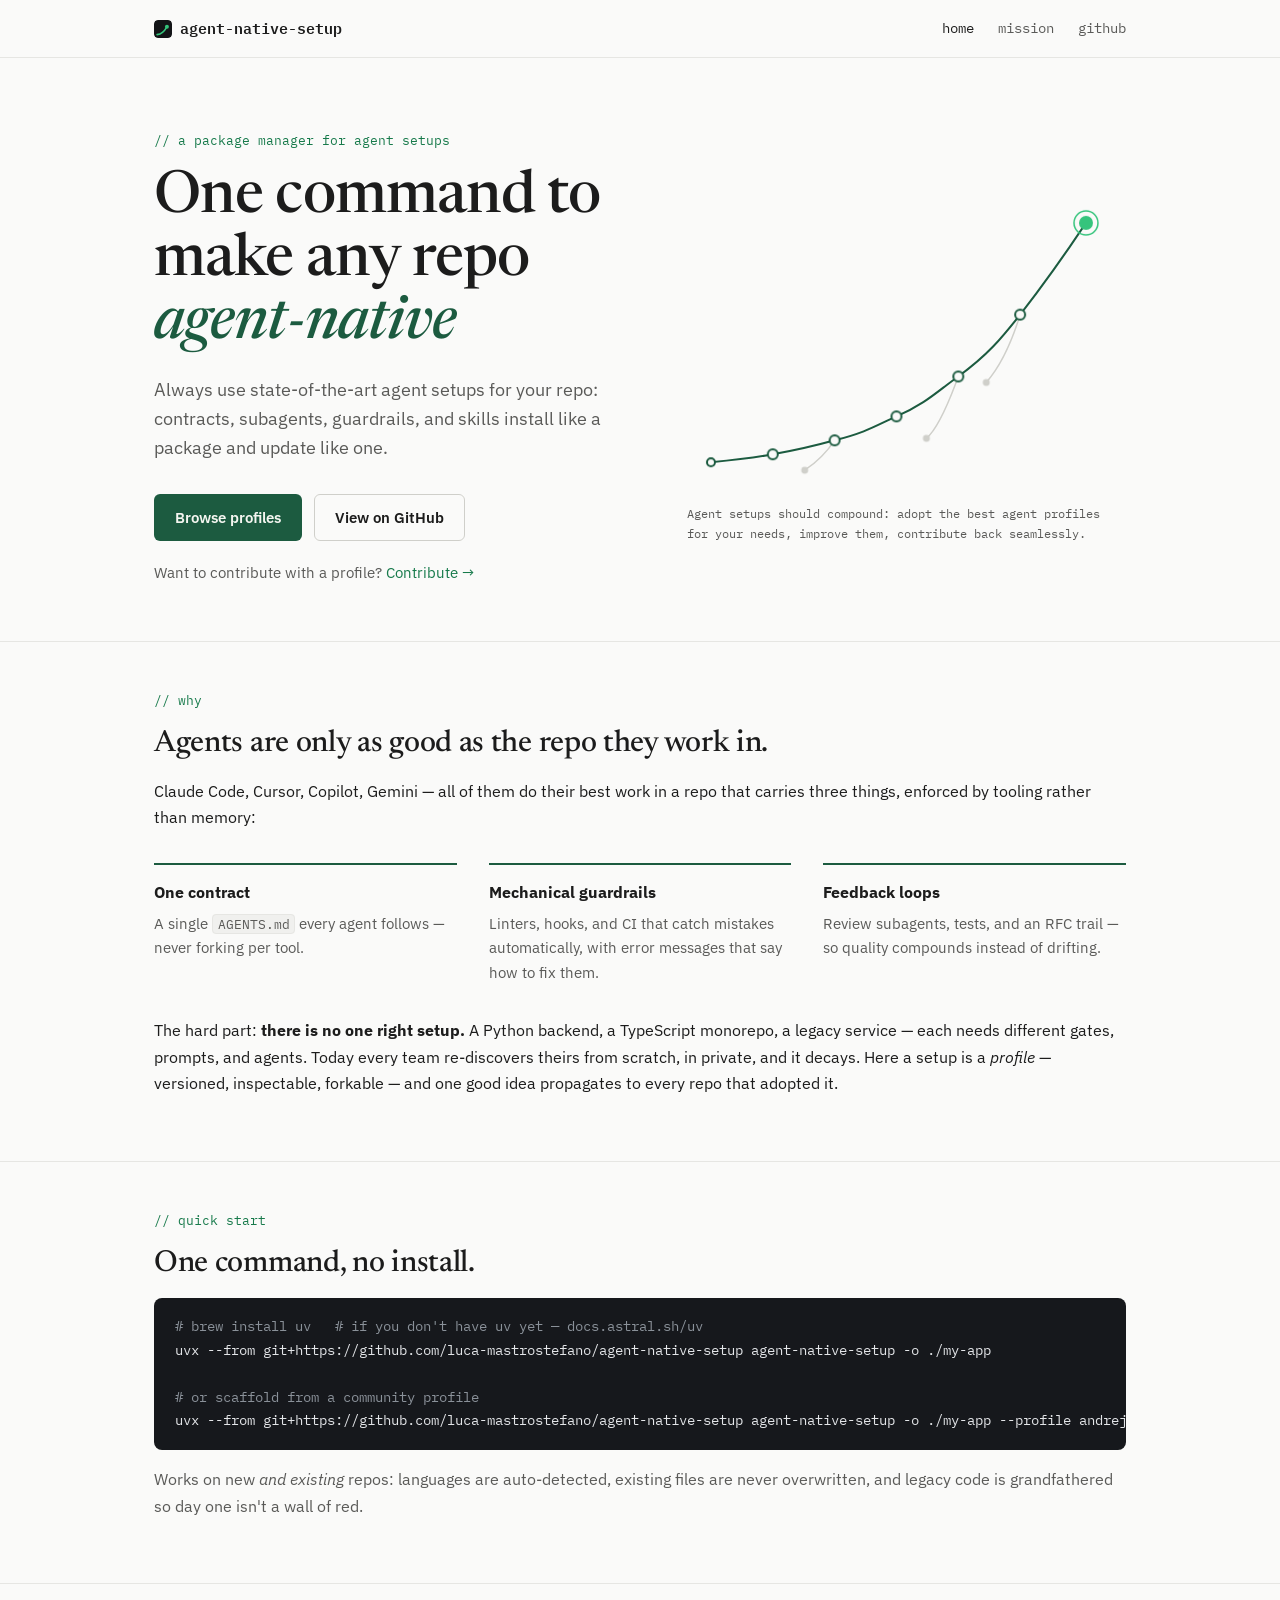
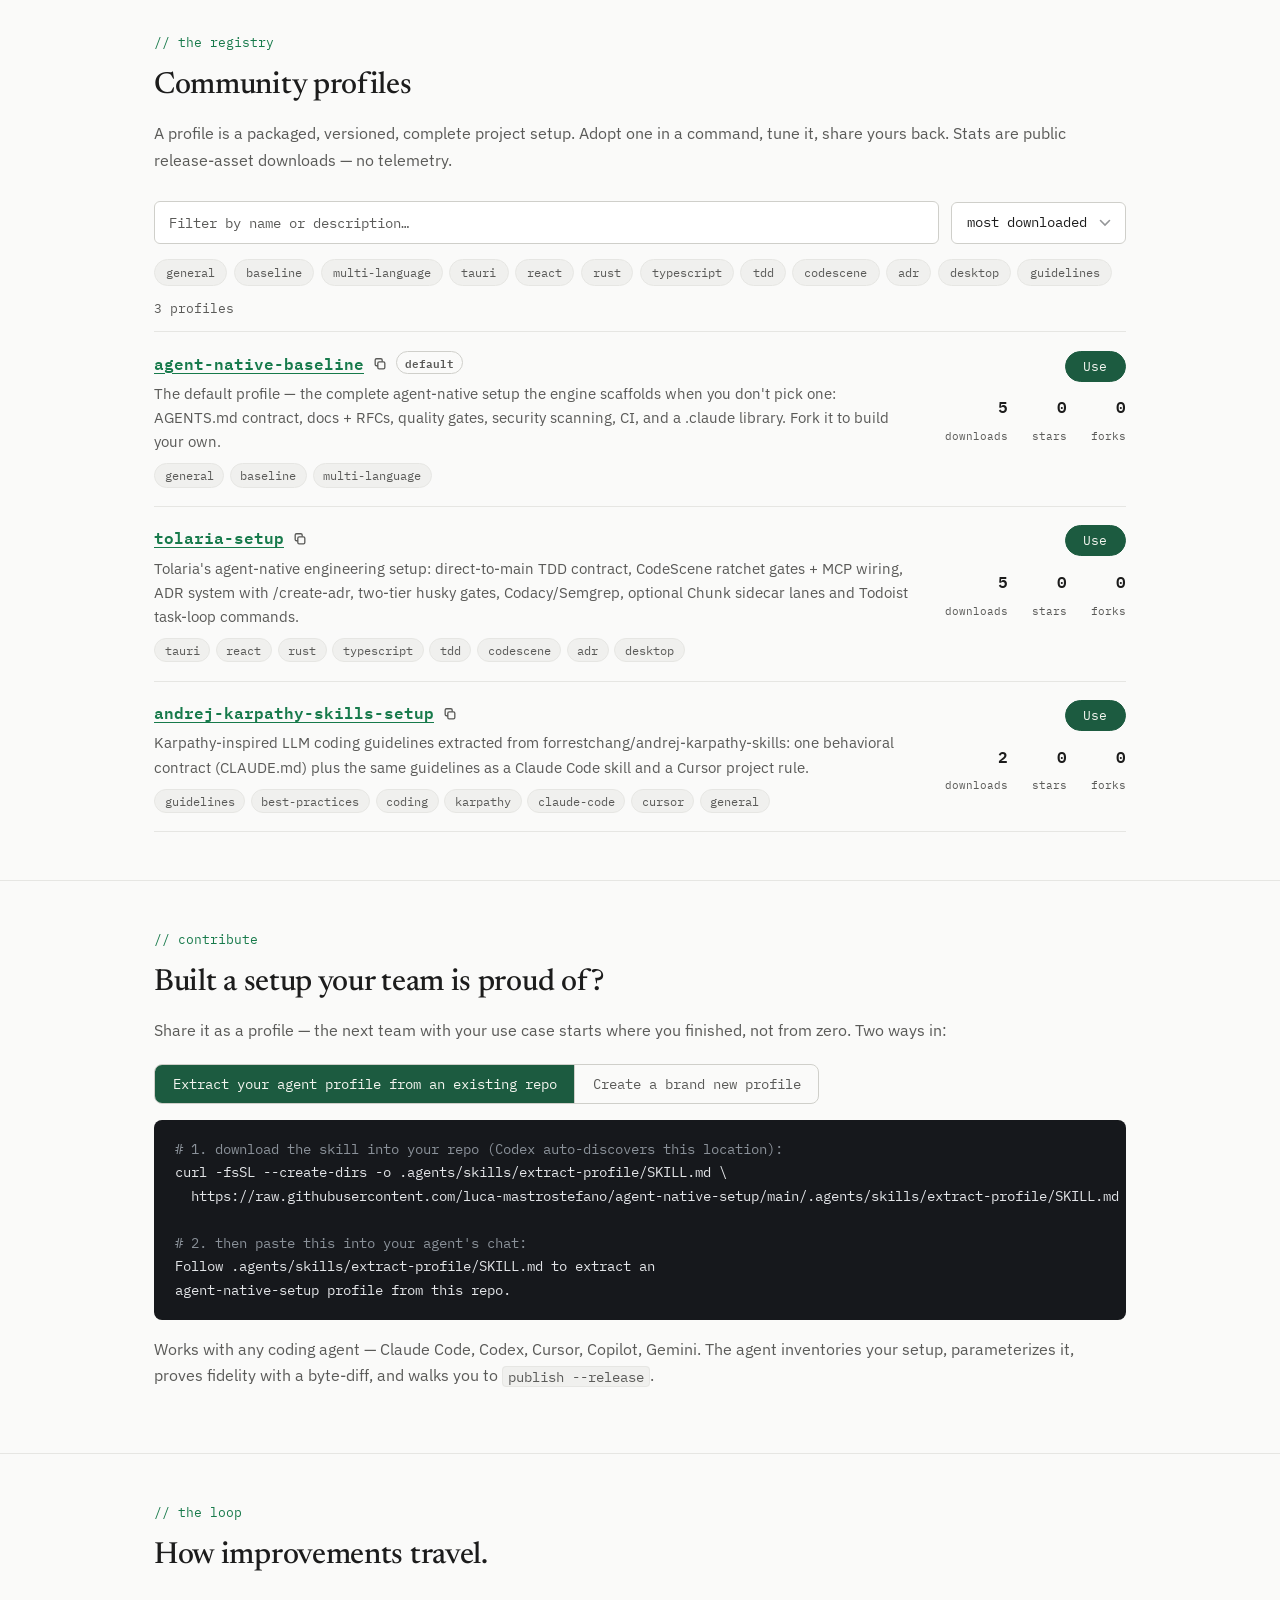
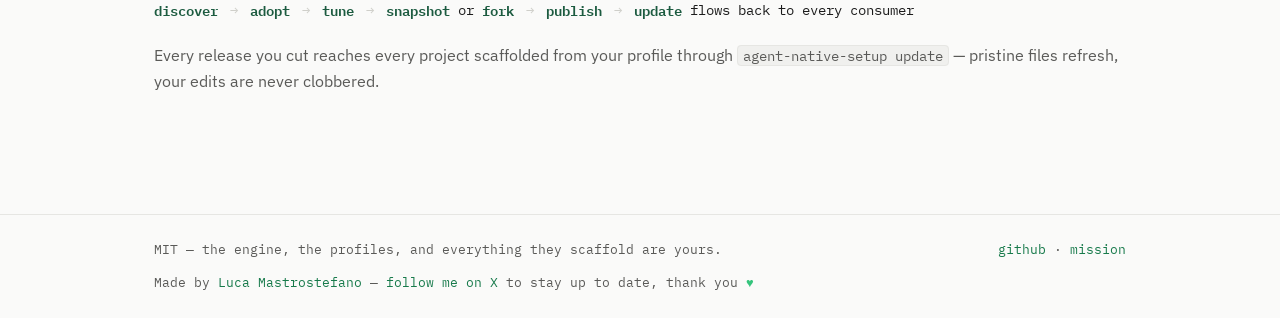
==== site/index.html @ 85b2a2ef "site: add a Use button per profile row that reveals the install command Each profile row gets a "Use" ====
<!doctype html>
<html lang="en">
<head>
  <meta charset="utf-8" />
  <meta name="viewport" content="width=device-width, initial-scale=1" />
  <title>agent-native-setup — agent setups should compound</title>
  <meta name="description" content="A package manager for agent setups. Your contract, prompts, subagents, and guardrails install like a package and update like one — adopt a community profile, tune it, share it back." />
  <meta property="og:type" content="website" />
  <meta property="og:url" content="https://lucamastrostefano.com/agent-native-setup/" />
  <meta property="og:title" content="agent-native-setup — one command to make any repo agent-native" />
  <meta property="og:description" content="A package manager for agent setups: adopt the best community profiles, improve them, contribute back seamlessly." />
  <meta property="og:image" content="https://lucamastrostefano.com/agent-native-setup/og-image.png" />
  <meta property="og:image:width" content="1200" />
  <meta property="og:image:height" content="630" />
  <meta name="twitter:card" content="summary_large_image" />
  <meta name="twitter:title" content="agent-native-setup — one command to make any repo agent-native" />
  <meta name="twitter:description" content="A package manager for agent setups: adopt the best community profiles, improve them, contribute back seamlessly." />
  <meta name="twitter:image" content="https://lucamastrostefano.com/agent-native-setup/og-image.png" />
  <link rel="icon" href="favicon.svg" type="image/svg+xml" />
  <link rel="icon" href="favicon-180.png" type="image/png" sizes="180x180" />
  <link rel="apple-touch-icon" href="favicon-180.png" />
  <link rel="preconnect" href="https://fonts.googleapis.com" />
  <link rel="preconnect" href="https://fonts.gstatic.com" crossorigin />
  <link href="https://fonts.googleapis.com/css2?family=Newsreader:ital,opsz,wght@0,6..72,400..700;1,6..72,400..700&family=IBM+Plex+Sans:wght@400;600&family=IBM+Plex+Mono:wght@400;600&display=swap" rel="stylesheet" />
  <link rel="stylesheet" href="style.css?v=12" />
</head>
<body>

<header>
  <div class="wrap">
    <a class="brand" href="./"><img src="favicon.svg" alt="" width="18" height="18" /> agent-native-setup</a>
    <nav>
      <a href="./" aria-current="page">home</a>
      <a href="mission.html">mission</a>
      <a href="https://github.com/luca-mastrostefano/agent-native-setup">github</a>
    </nav>
  </div>
</header>

<main>

  <div class="hero">
    <div class="wrap">
      <div>
        <p class="eyebrow">// a package manager for agent setups</p>
        <h1>One command to make any repo <em>agent&#8209;native</em></h1>
        <p class="tagline">
          Always use state-of-the-art agent setups for your repo: contracts, subagents,
          guardrails, and skills install like a package and update like one.
        </p>
        <div class="actions">
          <a class="btn btn-primary" href="#profiles">Browse profiles</a>
          <a class="btn btn-ghost" href="https://github.com/luca-mastrostefano/agent-native-setup">View on GitHub</a>
        </div>
        <p class="hero-note">Want to contribute with a profile? <a href="#contribute">Contribute →</a></p>
      </div>
      <figure>
        <svg class="release-graph" viewBox="0 0 440 320" aria-hidden="true">
          <!-- forks merging into the mainline -->
          <path class="fork" d="M118,300 C130,292 140,282 148,270" />
          <path class="fork" d="M240,268 C252,258 264,228 272,206" />
          <path class="fork" d="M300,212 C314,196 326,170 334,144" />
          <!-- the compounding release curve -->
          <path class="curve" d="M24,292 C55,289 70,287 86,284 C115,279 130,275 148,270 C180,262 190,255 210,246 C240,233 252,220 272,206 C302,184 315,168 334,144 C362,108 380,82 400,52" />
          <!-- release nodes -->
          <circle class="node n1" cx="24" cy="292" r="4" />
          <circle class="node n2" cx="86" cy="284" r="5" />
          <circle class="node n3" cx="148" cy="270" r="5" />
          <circle class="node n4" cx="210" cy="246" r="5" />
          <circle class="node n5" cx="272" cy="206" r="5" />
          <circle class="node n6" cx="334" cy="144" r="5" />
          <circle class="node-fork n3" cx="118" cy="300" r="3.5" />
          <circle class="node-fork n5" cx="240" cy="268" r="3.5" />
          <circle class="node-fork n6" cx="300" cy="212" r="3.5" />
          <circle class="tip-ring n7" cx="400" cy="52" r="12" />
          <circle class="node-tip n7" cx="400" cy="52" r="7" />
        </svg>
        <figcaption>Agent setups should compound: adopt the best agent profiles for your needs, improve them, contribute back seamlessly.</figcaption>
      </figure>
    </div>
  </div>

  <section>
    <div class="wrap">
      <p class="eyebrow">// why</p>
      <h2>Agents are only as good as the repo they work in.</h2>
      <p>
        Claude Code, Cursor, Copilot, Gemini — all of them do their best work in a repo
        that carries three things, enforced by tooling rather than memory:
      </p>
      <div class="pillars">
        <div class="pillar">
          <h3>One contract</h3>
          <p>A single <code>AGENTS.md</code> every agent follows — never forking per tool.</p>
        </div>
        <div class="pillar">
          <h3>Mechanical guardrails</h3>
          <p>Linters, hooks, and CI that catch mistakes automatically, with error messages that say how to fix them.</p>
        </div>
        <div class="pillar">
          <h3>Feedback loops</h3>
          <p>Review subagents, tests, and an RFC trail — so quality compounds instead of drifting.</p>
        </div>
      </div>
      <p style="margin-top:2rem">
        The hard part: <strong>there is no one right setup.</strong> A Python backend, a
        TypeScript monorepo, a legacy service — each needs different gates, prompts, and
        agents. Today every team re-discovers theirs from scratch, in private, and it decays.
        Here a setup is a <em>profile</em> — versioned, inspectable, forkable — and one good
        idea propagates to every repo that adopted it.
      </p>
    </div>
  </section>

  <section>
    <div class="wrap">
      <p class="eyebrow">// quick start</p>
      <h2>One command, no install.</h2>
      <pre><code><span class="c"># brew install uv   # if you don't have uv yet — docs.astral.sh/uv</span>
uvx --from git+https://github.com/luca-mastrostefano/agent-native-setup agent-native-setup -o ./my-app

<span class="c"># or scaffold from a community profile</span>
uvx --from git+https://github.com/luca-mastrostefano/agent-native-setup agent-native-setup -o ./my-app --profile andrej-karpathy-skills-setup</code></pre>
      <p class="muted">
        Works on new <em>and existing</em> repos: languages are auto-detected, existing files
        are never overwritten, and legacy code is grandfathered so day one isn't a wall of red.
      </p>
    </div>
  </section>

  <section id="profiles">
    <div class="wrap">
      <p class="eyebrow">// the registry</p>
      <h2>Community profiles</h2>
      <p class="muted">
        A profile is a packaged, versioned, complete project setup. Adopt one in a command,
        tune it, share yours back. Stats are public release-asset downloads — no telemetry.
      </p>

      <div class="toolbar" id="toolbar" hidden>
        <input type="search" id="q" placeholder="Filter by name or description…" aria-label="Filter profiles by name or description" />
        <select id="sort" aria-label="Sort profiles">
          <option value="downloads">most downloaded</option>
          <option value="stars">most starred</option>
          <option value="name">name a–z</option>
        </select>
      </div>
      <div class="tag-rail" id="tag-rail" role="group" aria-label="Filter by tag"></div>
      <p class="count" id="count" aria-live="polite" hidden></p>

      <div class="profile-list" id="profile-list">
        <!-- Static fallback for no-JS readers; replaced from the live index + stats on load. -->
        <article class="row">
          <div>
            <h3><a href="https://github.com/luca-mastrostefano/agent-native-baseline">agent-native-baseline</a><span class="badge">default</span></h3>
            <p>The default profile — the complete agent-native setup the engine scaffolds when you don't pick one: AGENTS.md contract, docs + RFCs, quality gates, security scanning, CI, and a .claude library. Fork it to build your own.</p>
            <div class="tags"><span class="chip">general</span><span class="chip">baseline</span><span class="chip">multi-language</span></div>
          </div>
          <div class="stats">
            <div class="stat"><b>5</b><span>downloads</span></div>
            <div class="stat"><b>0</b><span>stars</span></div>
            <div class="stat"><b>0</b><span>forks</span></div>
          </div>
        </article>
        <article class="row">
          <div>
            <h3><a href="https://github.com/luca-mastrostefano/tolaria-setup">tolaria-setup</a></h3>
            <p>Tolaria's agent-native engineering setup: direct-to-main TDD contract, CodeScene ratchet gates + MCP wiring, ADR system with /create-adr, two-tier husky gates, Codacy/Semgrep, optional Chunk sidecar lanes and Todoist task-loop commands.</p>
            <div class="tags"><span class="chip">tauri</span><span class="chip">react</span><span class="chip">rust</span><span class="chip">typescript</span><span class="chip">tdd</span></div>
          </div>
          <div class="stats">
            <div class="stat"><b>5</b><span>downloads</span></div>
            <div class="stat"><b>0</b><span>stars</span></div>
            <div class="stat"><b>0</b><span>forks</span></div>
          </div>
        </article>
        <article class="row">
          <div>
            <h3><a href="https://github.com/luca-mastrostefano/andrej-karpathy-skills-setup">andrej-karpathy-skills-setup</a></h3>
            <p>Karpathy-inspired LLM coding guidelines extracted from forrestchang/andrej-karpathy-skills: one behavioral contract (CLAUDE.md) plus the same guidelines as a Claude Code skill and a Cursor project rule.</p>
            <div class="tags"><span class="chip">guidelines</span><span class="chip">best-practices</span><span class="chip">karpathy</span></div>
          </div>
          <div class="stats">
            <div class="stat"><b>2</b><span>downloads</span></div>
            <div class="stat"><b>0</b><span>stars</span></div>
            <div class="stat"><b>0</b><span>forks</span></div>
          </div>
        </article>
      </div>
      <button class="show-more" id="show-more" hidden>Show more</button>
    </div>
  </section>

  <section id="contribute">
    <div class="wrap">
      <p class="eyebrow">// contribute</p>
      <h2>Built a setup your team is proud of?</h2>
      <p class="muted">
        Share it as a profile — the next team with your use case starts where you finished,
        not from zero. Two ways in:
      </p>

      <div class="seg" role="tablist" aria-label="How to contribute a profile">
        <button class="seg-btn" role="tab" aria-selected="true" data-panel="extract">Extract your agent profile from an existing repo</button>
        <button class="seg-btn" role="tab" aria-selected="false" data-panel="init">Create a brand new profile</button>
      </div>

      <div class="seg-panel" id="panel-extract" role="tabpanel">
        <pre><code><span class="c"># 1. download the skill into your repo (Codex auto-discovers this location):</span>
curl -fsSL --create-dirs -o .agents/skills/extract-profile/SKILL.md \
  https://raw.githubusercontent.com/luca-mastrostefano/agent-native-setup/main/.agents/skills/extract-profile/SKILL.md

<span class="c"># 2. then paste this into your agent's chat:</span>
Follow .agents/skills/extract-profile/SKILL.md to extract an
agent-native-setup profile from this repo.</code></pre>
        <p class="muted">
          Works with any coding agent — Claude Code, Codex, Cursor, Copilot, Gemini. The agent
          inventories your setup, parameterizes it, proves fidelity with a byte-diff, and walks
          you to <code>publish --release</code>.
        </p>
      </div>

      <div class="seg-panel" id="panel-init" role="tabpanel" hidden>
        <pre><code><span class="c"># scaffold a skeleton, then tell your agent what you want — its AGENTS.md guides it…</span>
agent-native-setup profile init my-team</code></pre>
        <p class="muted">
          Then <code>profile validate ./my-team</code> to check it loads, and
          <code>profile publish ./my-team --release</code> to share it — publish offers to open
          the community-index PR for you.
        </p>
      </div>
    </div>
  </section>

  <section>
    <div class="wrap">
      <p class="eyebrow">// the loop</p>
      <h2>How improvements travel.</h2>
      <ol class="loop">
        <li><b>discover</b></li>
        <li><b>adopt</b></li>
        <li><b>tune</b></li>
        <li><b>snapshot</b>&nbsp;or&nbsp;<b>fork</b></li>
        <li><b>publish</b></li>
        <li><b>update</b>&nbsp;flows back to every consumer</li>
      </ol>
      <p class="muted" style="margin-top:1.25rem">
        Every release you cut reaches every project scaffolded from your profile through
        <code>agent-native-setup update</code> — pristine files refresh, your edits are never
        clobbered.
      </p>
    </div>
  </section>

</main>

<footer>
  <div class="wrap">
    <span>MIT — the engine, the profiles, and everything they scaffold are yours.</span>
    <span><a href="https://github.com/luca-mastrostefano/agent-native-setup">github</a> · <a href="mission.html">mission</a></span>
  </div>
  <div class="wrap credit">
    Made by <a href="https://lucamastrostefano.com/">Luca Mastrostefano</a> —
    <a href="https://x.com/LucaMastro90">follow me on X</a> to stay up to date, thank you <span class="heart">♥</span>
  </div>
</footer>

<script>
// Registry directory: renders from the live community index (main) + stats branch on load.
// The static rows above stay as-is for no-JS readers or if both fetches fail.
(function () {
  const REPO_RAW = "https://raw.githubusercontent.com/luca-mastrostefano/agent-native-setup";
  const DEFAULT_PROFILE = "agent-native-baseline"; // what the engine scaffolds with no --profile
  const PAGE = 60; // rows rendered per "Show more" — keeps the DOM sane at thousands of profiles

  // Snapshot of contributions/index.json + the stats branch, so the toolbar works even
  // fully offline. (The static no-JS rows above show a trimmed view of the same data;
  // both are superseded by the live fetch below on every normal page load.)
  const FALLBACK = {
    index: { profiles: [
      { name: "agent-native-baseline", url: "git+https://github.com/luca-mastrostefano/agent-native-baseline.git@v0.2.0",
        description: "The default profile — the complete agent-native setup the engine scaffolds when you don't pick one: AGENTS.md contract, docs + RFCs, quality gates, security scanning, CI, and a .claude library. Fork it to build your own.",
        tags: ["general", "baseline", "multi-language"] },
      { name: "tolaria-setup", url: "git+https://github.com/luca-mastrostefano/tolaria-setup.git@v0.1.1",
        description: "Tolaria's agent-native engineering setup: direct-to-main TDD contract, CodeScene ratchet gates + MCP wiring, ADR system with /create-adr, two-tier husky gates, Codacy/Semgrep, optional Chunk sidecar lanes and Todoist task-loop commands.",
        tags: ["tauri", "react", "rust", "typescript", "tdd", "codescene", "adr", "desktop"] },
      { name: "andrej-karpathy-skills-setup", url: "git+https://github.com/luca-mastrostefano/andrej-karpathy-skills-setup.git@v0.1.0",
        description: "Karpathy-inspired LLM coding guidelines extracted from forrestchang/andrej-karpathy-skills: one behavioral contract (CLAUDE.md) plus the same guidelines as a Claude Code skill and a Cursor project rule.",
        tags: ["guidelines", "best-practices", "coding", "karpathy", "claude-code", "cursor", "general"] },
    ]},
    stats: { profiles: {
      "agent-native-baseline": { stars: 0, forks: 0, downloads: 5 },
      "tolaria-setup": { stars: 0, forks: 0, downloads: 5 },
      "andrej-karpathy-skills-setup": { stars: 0, forks: 0, downloads: 2 },
    }},
  };

  const $q = document.getElementById("q");
  const $sort = document.getElementById("sort");
  const $rail = document.getElementById("tag-rail");
  const $count = document.getElementById("count");
  const $list = document.getElementById("profile-list");
  const $more = document.getElementById("show-more");

  let all = [];
  let topTags = [];
  const state = { q: "", tags: new Set(), sort: "downloads", shown: PAGE };

  function esc(s) {
    const d = document.createElement("span");
    d.textContent = s == null ? "" : String(s);
    return d.innerHTML.replaceAll('"', "&quot;"); // also attribute-safe (used in href)
  }

  function repoLink(url) {
    // "git+https://github.com/owner/repo.git@v1.2.3" -> "https://github.com/owner/repo";
    // anything non-https (index entries are PR-reviewed, but belt-and-braces) links nowhere
    const repo = url.replace(/^git\+/, "").replace(/\.git(@.*)?$/, "");
    return /^https:\/\//.test(repo) ? repo : "#";
  }

  function fmt(n) {
    return n >= 1000 ? (Math.round(n / 100) / 10) + "k" : String(n);
  }

  function build(index, stats) {
    all = index.profiles.map(p => {
      const s = (stats.profiles || {})[p.name] || {};
      const tags = p.tags || [];
      return {
        name: p.name, description: p.description || "", tags,
        hay: (p.name + " " + (p.description || "") + " " + tags.join(" ")).toLowerCase(),
        repo: repoLink(p.url), isDefault: p.name === DEFAULT_PROFILE,
        stars: s.stars || 0, forks: s.forks || 0, downloads: s.downloads || 0,
      };
    });
    const freq = new Map();
    for (const p of all) for (const t of p.tags) freq.set(t, (freq.get(t) || 0) + 1);
    topTags = [...freq.entries()].sort((a, b) => b[1] - a[1]).slice(0, 12).map(e => e[0]);
    for (const t of state.tags) if (!freq.has(t)) state.tags.delete(t);
  }

  function matches() {
    // every query word must appear somewhere in name + description + tags
    const words = state.q.trim().toLowerCase().split(/\s+/).filter(Boolean);
    return all.filter(p =>
      words.every(w => p.hay.includes(w)) &&
      [...state.tags].every(t => p.tags.includes(t))
    ).sort((a, b) => {
      // honest directory order — no pin for the default profile (its badge marks it)
      if (state.sort === "name") return a.name.localeCompare(b.name);
      return (b[state.sort] - a[state.sort]) || a.name.localeCompare(b.name);
    });
  }

  const IC_COPY = '<svg viewBox="0 0 16 16" width="14" height="14" fill="none" stroke="currentColor" stroke-width="1.5" aria-hidden="true"><rect x="5.5" y="5.5" width="8" height="8" rx="1.5"/><path d="M10.5 5.5v-2a1.5 1.5 0 0 0-1.5-1.5H4A1.5 1.5 0 0 0 2.5 3.5v5A1.5 1.5 0 0 0 4 10h1.5"/></svg>';
  const IC_CHECK = '<svg viewBox="0 0 16 16" width="14" height="14" fill="none" stroke="currentColor" stroke-width="2" aria-hidden="true"><path d="M3 8.5l3.5 3.5L13 4.5"/></svg>';

  function installCmd(name) {
    return `uvx --from git+https://github.com/luca-mastrostefano/agent-native-setup agent-native-setup -o ./my-app --profile ${name}`;
  }

  // "Use" button + the panel it toggles: the install command, a copy button, and a hint
  function useHtml(name) {
    const cmd = esc(installCmd(name));
    return `<div class="use">
      <button class="use-btn" aria-expanded="false" aria-label="Show install command for ${esc(name)}">Use</button>
      <div class="use-panel" hidden>
        <div class="use-cmd">
          <code>${cmd}</code>
          <button class="copy-cmd" data-cmd="${cmd}"><span class="ic-copy">${IC_COPY}</span><span class="ic-check">${IC_CHECK}</span>Copy install command</button>
        </div>
        <p class="use-hint">Copy and paste this into your terminal.</p>
      </div>
    </div>`;
  }

  function rowHtml(p) {
    const badge = p.isDefault ? '<span class="badge">default</span>' : "";
    const tags = p.tags.map(t =>
      `<button class="chip" data-tag="${esc(t)}" aria-pressed="${state.tags.has(t)}">${esc(t)}</button>`).join("");
    const copy = `<button class="copy" data-cmd="${esc(installCmd(p.name))}" title="Copy install command" aria-label="Copy install command for ${esc(p.name)}"><span class="ic-copy">${IC_COPY}</span><span class="ic-check">${IC_CHECK}</span></button>`;
    return `<article class="row">
      <div>
        <h3><a href="${esc(p.repo)}">${esc(p.name)}</a>${copy}${badge}</h3>
        <p>${esc(p.description)}</p>
        <div class="tags">${tags}</div>
      </div>
      <div class="use-col">
        ${useHtml(p.name)}
        <div class="stats">
          <div class="stat"><b>${fmt(p.downloads)}</b><span>downloads</span></div>
          <div class="stat"><b>${fmt(p.stars)}</b><span>stars</span></div>
          <div class="stat"><b>${fmt(p.forks)}</b><span>forks</span></div>
        </div>
      </div>
    </article>`;
  }

  function render() {
    const hits = matches();
    const railTags = topTags.concat([...state.tags].filter(t => !topTags.includes(t)));
    $rail.innerHTML = railTags.map(t =>
      `<button class="chip" data-tag="${esc(t)}" aria-pressed="${state.tags.has(t)}">${esc(t)}</button>`).join("");
    $count.hidden = false;
    $count.textContent = hits.length === all.length
      ? `${all.length} profile${all.length === 1 ? "" : "s"}`
      : `${hits.length} of ${all.length} profiles match`;
    if (hits.length === 0) {
      $list.innerHTML = `<div class="empty">No profiles match. <button id="clear">Clear filters</button></div>`;
    } else {
      $list.innerHTML = hits.slice(0, state.shown).map(rowHtml).join("");
    }
    $more.hidden = hits.length <= state.shown;
    if (!$more.hidden) $more.textContent = `Show more (${hits.length - state.shown} remaining)`;
  }

  let debounce;
  $q.addEventListener("input", () => {
    clearTimeout(debounce);
    debounce = setTimeout(() => { state.q = $q.value; state.shown = PAGE; render(); }, 120);
  });
  $sort.addEventListener("change", () => { state.sort = $sort.value; state.shown = PAGE; render(); });
  $more.addEventListener("click", () => { state.shown += PAGE; render(); });
  function closeUsePanels(except) {
    for (const btn of document.querySelectorAll(".use-btn[aria-expanded='true']")) {
      if (btn === except) continue;
      btn.setAttribute("aria-expanded", "false");
      btn.nextElementSibling.hidden = true;
    }
  }

  document.addEventListener("keydown", e => { if (e.key === "Escape") closeUsePanels(); });

  document.addEventListener("click", e => {
    // a click anywhere outside an open "Use" panel dismisses it
    if (!e.target.closest(".use")) closeUsePanels();

    const use = e.target.closest("button.use-btn");
    if (use) {
      const open = use.getAttribute("aria-expanded") === "true";
      closeUsePanels(use);
      use.setAttribute("aria-expanded", String(!open));
      use.nextElementSibling.hidden = open;
      return;
    }

    const copy = e.target.closest("button.copy, button.copy-cmd");
    if (copy) {
      navigator.clipboard.writeText(copy.dataset.cmd).then(() => {
        copy.classList.add("copied");
        clearTimeout(copy._t);
        copy._t = setTimeout(() => copy.classList.remove("copied"), 1600);
      }).catch(() => {}); // clipboard denied: the quick-start block still has the command
      return;
    }
    const seg = e.target.closest("button.seg-btn");
    if (seg) {
      document.querySelectorAll(".seg-btn").forEach(b => b.setAttribute("aria-selected", String(b === seg)));
      document.querySelectorAll(".seg-panel").forEach(p => { p.hidden = p.id !== "panel-" + seg.dataset.panel; });
      return;
    }
    const chip = e.target.closest("button.chip");
    if (chip) {
      const t = chip.dataset.tag;
      state.tags.has(t) ? state.tags.delete(t) : state.tags.add(t);
      state.shown = PAGE;
      render();
      // render() rebuilt the DOM: put keyboard focus back on the toggled rail chip
      const back = $rail.querySelector(`[data-tag="${CSS.escape(t)}"]`);
      if (back) back.focus();
    }
    if (e.target.id === "clear") {
      state.q = ""; $q.value = ""; state.tags.clear(); state.shown = PAGE;
      render();
    }
  });

  build(FALLBACK.index, FALLBACK.stats);
  document.getElementById("toolbar").hidden = false;
  render();

  Promise.all([
    fetch(REPO_RAW + "/main/contributions/index.json").then(r => r.json()),
    fetch(REPO_RAW + "/stats/contributions/stats.json").then(r => r.json()),
  ]).then(([index, stats]) => {
    build(index, stats);
    render();
  }).catch(() => { /* offline or rate-limited: fallback data is already rendered */ });
})();
</script>

</body>
</html>
---- site/style.css ----
/* agent-native-setup — "growth ledger" design system.
   Tokens: paper/ink greens, pine primary, spring growth accent.
   Type: Newsreader (display) · IBM Plex Sans (body) · IBM Plex Mono (registry material). */

/* Neutral surfaces and text; green appears only as the accent
   (buttons, links, selected states, the release graph). */
:root {
  --paper: #fafaf9;
  --card: #ffffff;
  --ink: #1c1c1c;
  --ink-soft: #5a5a58;
  --pine: #1c5b40;
  --accent: #177a4b;      /* interactive text on paper */
  --spring: #35c47c;      /* growth accent — fills, never body text */
  --rule: #e6e6e3;
  --rule-strong: #cfcfca;
  --chip-bg: #f0f0ee;
  --code-bg: #16181c;
  --code-text: #e3e5e8;
  --code-comment: #8a9199;
}

@media (prefers-color-scheme: dark) {
  :root {
    --paper: #111213;
    --card: #18191b;
    --ink: #ececec;
    --ink-soft: #a3a4a6;
    --pine: #1e6b4b;
    --accent: #6fd39e;
    --spring: #35c47c;
    --rule: #292a2c;
    --rule-strong: #3b3c3f;
    --chip-bg: #202124;
    --code-bg: #0c0d0f;
    --code-text: #e3e5e8;
    --code-comment: #7d848c;
  }
}

* { box-sizing: border-box; }

/* in-page anchors (Browse profiles, Contribute) glide instead of jumping */
@media (prefers-reduced-motion: no-preference) {
  html { scroll-behavior: smooth; }
}
/* anchor targets clear the sticky header */
#profiles, #contribute { scroll-margin-top: 4.5rem; }

/* keep the hidden attribute authoritative over display:flex/block rules */
[hidden] { display: none !important; }

body {
  margin: 0;
  font-family: "IBM Plex Sans", -apple-system, BlinkMacSystemFont, "Segoe UI", sans-serif;
  font-size: 1rem;
  line-height: 1.65;
  background: var(--paper);
  color: var(--ink);
}

a { color: var(--accent); text-decoration: none; }
a:hover { text-decoration: underline; text-underline-offset: 3px; }

:is(a, button, input, select):focus-visible {
  outline: 2px solid var(--accent);
  outline-offset: 2px;
  border-radius: 2px;
}

.wrap { max-width: 1020px; margin: 0 auto; padding: 0 1.5rem; }

.mono { font-family: "IBM Plex Mono", ui-monospace, SFMono-Regular, Menlo, monospace; }

/* ---------- header ---------- */

header {
  position: sticky;
  top: 0;
  z-index: 10;
  border-bottom: 1px solid var(--rule);
  background: color-mix(in srgb, var(--paper) 88%, transparent);
  backdrop-filter: blur(8px);
  -webkit-backdrop-filter: blur(8px);
}
header .wrap {
  display: flex;
  align-items: center;
  justify-content: space-between;
  padding-top: 1rem;
  padding-bottom: 1rem;
}
.brand {
  display: inline-flex;
  align-items: center;
  gap: 0.5rem;
  font-family: "IBM Plex Mono", ui-monospace, monospace;
  font-weight: 600;
  font-size: 0.95rem;
  color: var(--ink);
}
.brand img { border-radius: 4px; }
.brand:hover { text-decoration: none; }
nav {
  display: flex;
  gap: 1.5rem;
  font-family: "IBM Plex Mono", ui-monospace, monospace;
  font-size: 0.85rem;
}
nav a { color: var(--ink-soft); }
nav a[aria-current="page"] { color: var(--ink); }

/* ---------- hero ---------- */

.hero { padding: 4.5rem 0 3.5rem; }
.hero .wrap {
  display: grid;
  grid-template-columns: 1.05fr 0.95fr;
  gap: 3rem;
  align-items: center;
}
@media (max-width: 820px) {
  .hero .wrap { grid-template-columns: 1fr; }
  .hero figure { max-width: 420px; }
}

.eyebrow {
  font-family: "IBM Plex Mono", ui-monospace, monospace;
  font-size: 0.8rem;
  color: var(--accent);
  margin: 0 0 1rem;
}

h1 {
  font-family: "Newsreader", Georgia, serif;
  font-weight: 500;
  font-size: clamp(2.5rem, 5.5vw, 3.7rem);
  line-height: 1.06;
  letter-spacing: -0.015em;
  margin: 0 0 1.25rem;
}
h1 em {
  font-style: italic;
  color: var(--pine);
}
@media (prefers-color-scheme: dark) { h1 em { color: var(--accent); } }

.tagline { font-size: 1.1rem; color: var(--ink-soft); max-width: 34em; margin: 0 0 2rem; }

.actions { display: flex; gap: 0.75rem; flex-wrap: wrap; }
.btn {
  display: inline-block;
  padding: 0.6rem 1.25rem;
  border-radius: 6px;
  font-weight: 600;
  font-size: 0.95rem;
  border: 1px solid transparent;
}
.btn:hover { text-decoration: none; }
.btn-primary { background: var(--pine); color: #f4f6f0; }
.btn-primary:hover { filter: brightness(1.12); }
.btn-ghost { border-color: var(--rule-strong); color: var(--ink); }
.btn-ghost:hover { background: var(--chip-bg); }

.hero-note { margin: 1.25rem 0 0; font-size: 0.92rem; color: var(--ink-soft); }

.hero figure { margin: 0; }
.hero figcaption {
  font-family: "IBM Plex Mono", ui-monospace, monospace;
  font-size: 0.78rem;
  color: var(--ink-soft);
  margin-top: 0.75rem;
}
.release-graph { width: 100%; height: auto; display: block; }
.release-graph .curve {
  fill: none;
  stroke: var(--pine);
  stroke-width: 2;
}
.release-graph .fork { fill: none; stroke: var(--rule-strong); stroke-width: 1.5; }
.release-graph .node { fill: var(--paper); stroke: var(--pine); stroke-width: 2; }
.release-graph .node-fork { fill: var(--rule-strong); stroke: none; }
.release-graph .node-tip { fill: var(--spring); stroke: none; }
.release-graph .tip-ring { fill: none; stroke: var(--spring); stroke-width: 1.5; opacity: 0.5; }

@media (prefers-reduced-motion: no-preference) {
  .release-graph .curve {
    stroke-dasharray: 700;
    stroke-dashoffset: 700;
    animation: draw 1.4s ease-out 0.2s forwards;
  }
  .release-graph .node, .release-graph .node-fork, .release-graph .node-tip, .release-graph .tip-ring {
    opacity: 0;
    animation: appear 0.4s ease-out forwards;
  }
  /* nodes appear as the curve reaches them */
  .release-graph .n1 { animation-delay: 0.3s; }
  .release-graph .n2 { animation-delay: 0.5s; }
  .release-graph .n3 { animation-delay: 0.7s; }
  .release-graph .n4 { animation-delay: 0.9s; }
  .release-graph .n5 { animation-delay: 1.1s; }
  .release-graph .n6 { animation-delay: 1.3s; }
  .release-graph .n7 { animation-delay: 1.5s; }
}
@keyframes draw { to { stroke-dashoffset: 0; } }
@keyframes appear { to { opacity: 1; } }

/* ---------- sections ---------- */

section { padding: 3rem 0; border-top: 1px solid var(--rule); }

h2 {
  font-family: "Newsreader", Georgia, serif;
  font-weight: 500;
  font-size: 1.9rem;
  letter-spacing: -0.01em;
  line-height: 1.15;
  margin: 0.35rem 0 1rem;
}
p { margin: 0 0 1rem; }
.muted { color: var(--ink-soft); }

/* pillars as a ruled definition list, not cards */
.pillars { display: grid; grid-template-columns: repeat(3, 1fr); gap: 2rem; margin: 2rem 0 0; }
@media (max-width: 700px) { .pillars { grid-template-columns: 1fr; gap: 1.25rem; } }
.pillar { border-top: 2px solid var(--pine); padding-top: 0.9rem; }
.pillar h3 { margin: 0 0 0.35rem; font-size: 1.02rem; }
.pillar p { margin: 0; font-size: 0.93rem; color: var(--ink-soft); }

/* code blocks */
pre {
  background: var(--code-bg);
  color: var(--code-text);
  padding: 1.1rem 1.3rem;
  border-radius: 8px;
  overflow-x: auto;
  font-size: 0.88rem;
  line-height: 1.6;
  margin: 0 0 1rem;
}
pre .c { color: var(--code-comment); }
code { font-family: "IBM Plex Mono", ui-monospace, SFMono-Regular, Menlo, monospace; }
p code, li code {
  background: var(--chip-bg);
  border: 1px solid var(--rule);
  border-radius: 4px;
  padding: 0.05em 0.35em;
  font-size: 0.88em;
}

/* the loop — a real sequence, so a numbered flow is earned */
.loop {
  display: flex;
  flex-wrap: wrap;
  gap: 0.5rem 0;
  align-items: center;
  font-family: "IBM Plex Mono", ui-monospace, monospace;
  font-size: 0.9rem;
  margin: 1.5rem 0 0;
  padding: 0;
  list-style: none;
}
.loop li { display: flex; align-items: center; }
.loop li + li::before {
  content: "→";
  color: var(--rule-strong);
  margin: 0 0.75rem;
}
.loop b { font-weight: 600; color: var(--pine); }
@media (prefers-color-scheme: dark) { .loop b { color: var(--accent); } }

/* ---------- registry directory ---------- */

.toolbar {
  display: flex;
  gap: 0.75rem;
  flex-wrap: wrap;
  align-items: center;
  margin: 1.75rem 0 0.9rem;
}
.toolbar input[type="search"] {
  flex: 1 1 260px;
  font: inherit;
  font-family: "IBM Plex Mono", ui-monospace, monospace;
  font-size: 0.9rem;
  color: var(--ink);
  background: var(--card);
  border: 1px solid var(--rule-strong);
  border-radius: 6px;
  padding: 0.55rem 0.9rem;
}
.toolbar input[type="search"]::placeholder { color: var(--ink-soft); }
.toolbar select {
  font: inherit;
  font-family: "IBM Plex Mono", ui-monospace, monospace;
  font-size: 0.85rem;
  color: var(--ink);
  border: 1px solid var(--rule-strong);
  border-radius: 6px;
  padding: 0.55rem 2.4rem 0.55rem 0.9rem;
  appearance: none;
  -webkit-appearance: none;
  /* own chevron so it keeps a proper inset from the border (mid-grey reads in both themes) */
  background: var(--card) url("data:image/svg+xml,%3Csvg xmlns='http://www.w3.org/2000/svg' viewBox='0 0 12 8' width='12' height='8'%3E%3Cpath d='M1.5 1.5 6 6l4.5-4.5' fill='none' stroke='%23949698' stroke-width='1.6' stroke-linecap='round'/%3E%3C/svg%3E") no-repeat right 0.9rem center;
}

.tag-rail { display: flex; flex-wrap: wrap; gap: 0.4rem; margin-bottom: 0.75rem; }
.chip {
  font: inherit;
  font-family: "IBM Plex Mono", ui-monospace, monospace;
  font-size: 0.78rem;
  color: var(--ink-soft);
  background: var(--chip-bg);
  border: 1px solid var(--rule);
  border-radius: 999px;
  padding: 0.15rem 0.7rem;
  cursor: pointer;
}
.chip:hover { border-color: var(--rule-strong); }
.chip[aria-pressed="true"] {
  background: var(--pine);
  border-color: var(--pine);
  color: #f4f6f0;
}

.count {
  font-family: "IBM Plex Mono", ui-monospace, monospace;
  font-size: 0.8rem;
  color: var(--ink-soft);
  margin: 0 0 0.75rem;
}

.profile-list { border-top: 1px solid var(--rule); margin: 0; padding: 0; }
.row {
  display: grid;
  grid-template-columns: 1fr auto;
  gap: 0.5rem 2rem;
  padding: 1.15rem 0;
  border-bottom: 1px solid var(--rule);
}
@media (max-width: 640px) { .row { grid-template-columns: 1fr; } }
.row h3 {
  font-family: "IBM Plex Mono", ui-monospace, monospace;
  font-size: 1rem;
  font-weight: 600;
  margin: 0 0 0.3rem;
}
/* profile names read as links at rest; hover answers with a heavier underline */
.row h3 a {
  color: var(--accent);
  text-decoration: underline;
  text-underline-offset: 3px;
  text-decoration-thickness: 1px;
}
.row h3 a:hover { text-decoration-thickness: 2px; }
/* copy-install button beside each profile name */
.copy {
  background: none;
  border: none;
  padding: 0.1rem;
  margin-left: 0.45rem;
  cursor: pointer;
  color: var(--ink-soft);
  vertical-align: -0.1em;
  line-height: 0;
}
.copy:hover { color: var(--accent); }
.copy .ic-check, .copy-cmd .ic-check { display: none; color: var(--accent); }
.copy.copied .ic-copy, .copy-cmd.copied .ic-copy { display: none; }
.copy.copied .ic-check, .copy-cmd.copied .ic-check { display: inline; }
@media (prefers-reduced-motion: no-preference) {
  .copy.copied .ic-check svg, .copy-cmd.copied .ic-check svg { animation: pop 0.25s ease-out; }
}
@keyframes pop {
  from { transform: scale(0.4); opacity: 0; }
  to { transform: scale(1); opacity: 1; }
}

/* quiet marker for the engine's default profile — informative, not promotional */
.badge {
  font-family: "IBM Plex Mono", ui-monospace, monospace;
  font-size: 0.7rem;
  color: var(--ink-soft);
  border: 1px solid var(--rule-strong);
  border-radius: 999px;
  padding: 0.05rem 0.5rem;
  margin-left: 0.5rem;
  vertical-align: 0.12em;
}
.row p { margin: 0 0 0.55rem; font-size: 0.92rem; color: var(--ink-soft); max-width: 60em; }
.row .tags { display: flex; flex-wrap: wrap; gap: 0.35rem; }
.row .tags .chip { padding: 0.05rem 0.6rem; }

/* right column of a row: the "Use" button sits above the stats */
.use-col { display: flex; flex-direction: column; align-items: flex-end; gap: 0.6rem; }
@media (max-width: 640px) { .use-col { align-items: flex-start; } }

.use { position: relative; }
.use-btn {
  font: inherit;
  font-family: "IBM Plex Mono", ui-monospace, monospace;
  font-size: 0.8rem;
  padding: 0.25rem 1.1rem;
  background: var(--pine);
  border: 1px solid var(--pine);
  border-radius: 999px;
  color: #f4f6f0;
  cursor: pointer;
}
.use-btn:hover { filter: brightness(1.08); }

/* the panel the button opens: install command, copy button, hint */
.use-panel {
  position: absolute;
  top: calc(100% + 0.5rem);
  right: 0;
  z-index: 5;
  width: min(38rem, calc(100vw - 3rem));
  background: var(--card);
  border: 1px solid var(--rule-strong);
  border-radius: 8px;
  padding: 0.8rem;
  box-shadow: 0 8px 24px rgb(0 0 0 / 0.12);
  white-space: normal;
  text-align: left;
}
@media (max-width: 640px) { .use-panel { right: auto; left: 0; } }
.use-cmd { display: flex; align-items: center; gap: 0.7rem; }
.use-cmd code {
  flex: 1;
  min-width: 0;
  font-size: 0.78rem;
  line-height: 1.5;
  color: var(--ink);
  background: var(--chip-bg);
  border: 1px solid var(--rule);
  border-radius: 6px;
  padding: 0.45rem 0.6rem;
  white-space: pre-wrap;
  overflow-wrap: anywhere;
}
.copy-cmd {
  flex: none;
  display: inline-flex;
  align-items: center;
  gap: 0.35rem;
  font: inherit;
  font-family: "IBM Plex Mono", ui-monospace, monospace;
  font-size: 0.76rem;
  padding: 0.45rem 0.8rem;
  background: var(--chip-bg);
  border: 1px solid var(--rule-strong);
  border-radius: 6px;
  color: var(--ink-soft);
  cursor: pointer;
}
.copy-cmd:hover { color: var(--ink); border-color: var(--ink-soft); }
.use-hint { margin: 0.55rem 0 0; font-size: 0.74rem; color: var(--ink-soft); }

.stats {
  display: flex;
  gap: 1.5rem;
  align-items: start;
  font-family: "IBM Plex Mono", ui-monospace, monospace;
  white-space: nowrap;
  padding-top: 0.2rem;
}
.stat { text-align: right; }
@media (max-width: 640px) { .stat { text-align: left; } }
.stat b { display: block; font-size: 1rem; font-weight: 600; color: var(--ink); }
.stat span { font-size: 0.7rem; color: var(--ink-soft); }

/* segmented control: the two ways to contribute a profile */
.seg {
  display: inline-flex;
  flex-wrap: wrap;
  border: 1px solid var(--rule-strong);
  border-radius: 8px;
  overflow: hidden;
  margin: 0.25rem 0 1rem;
}
.seg-btn {
  font: inherit;
  font-family: "IBM Plex Mono", ui-monospace, monospace;
  font-size: 0.85rem;
  padding: 0.5rem 1.1rem;
  background: none;
  border: none;
  color: var(--ink-soft);
  cursor: pointer;
}
.seg-btn + .seg-btn { border-left: 1px solid var(--rule-strong); }
.seg-btn:hover { color: var(--ink); background: var(--chip-bg); }
.seg-btn[aria-selected="true"] { background: var(--pine); color: #f4f6f0; }

.empty {
  padding: 2.5rem 0;
  border-bottom: 1px solid var(--rule);
  color: var(--ink-soft);
}
.empty button {
  font: inherit;
  color: var(--accent);
  background: none;
  border: none;
  padding: 0;
  cursor: pointer;
  text-decoration: underline;
  text-underline-offset: 3px;
}

.show-more {
  display: block;
  width: 100%;
  font: inherit;
  font-family: "IBM Plex Mono", ui-monospace, monospace;
  font-size: 0.85rem;
  color: var(--accent);
  background: none;
  border: none;
  border-bottom: 1px solid var(--rule);
  padding: 0.9rem 0;
  cursor: pointer;
  text-align: center;
}
.show-more:hover { background: var(--chip-bg); }

/* ---------- mission prose ---------- */

.prose { max-width: 680px; margin: 0 auto; padding: 3.5rem 0 2rem; }
.prose h1 { font-size: clamp(2.1rem, 4.5vw, 2.9rem); }
.prose h2 { margin-top: 2.75rem; }
.prose blockquote {
  font-family: "Newsreader", Georgia, serif;
  font-style: italic;
  font-size: 1.45rem;
  line-height: 1.35;
  color: var(--pine);
  border-left: 2px solid var(--spring);
  margin: 2.25rem 0;
  padding: 0.25rem 0 0.25rem 1.5rem;
}
@media (prefers-color-scheme: dark) { .prose blockquote { color: var(--accent); } }

/* ---------- footer ---------- */

footer {
  border-top: 1px solid var(--rule);
  margin-top: 3.5rem;
  padding: 1.5rem 0 2.25rem;
  font-family: "IBM Plex Mono", ui-monospace, monospace;
  font-size: 0.8rem;
  color: var(--ink-soft);
}
footer .wrap { display: flex; justify-content: space-between; flex-wrap: wrap; gap: 0.5rem; }
footer .credit { display: block; margin-top: 0.75rem; }
footer .heart { color: var(--spring); }
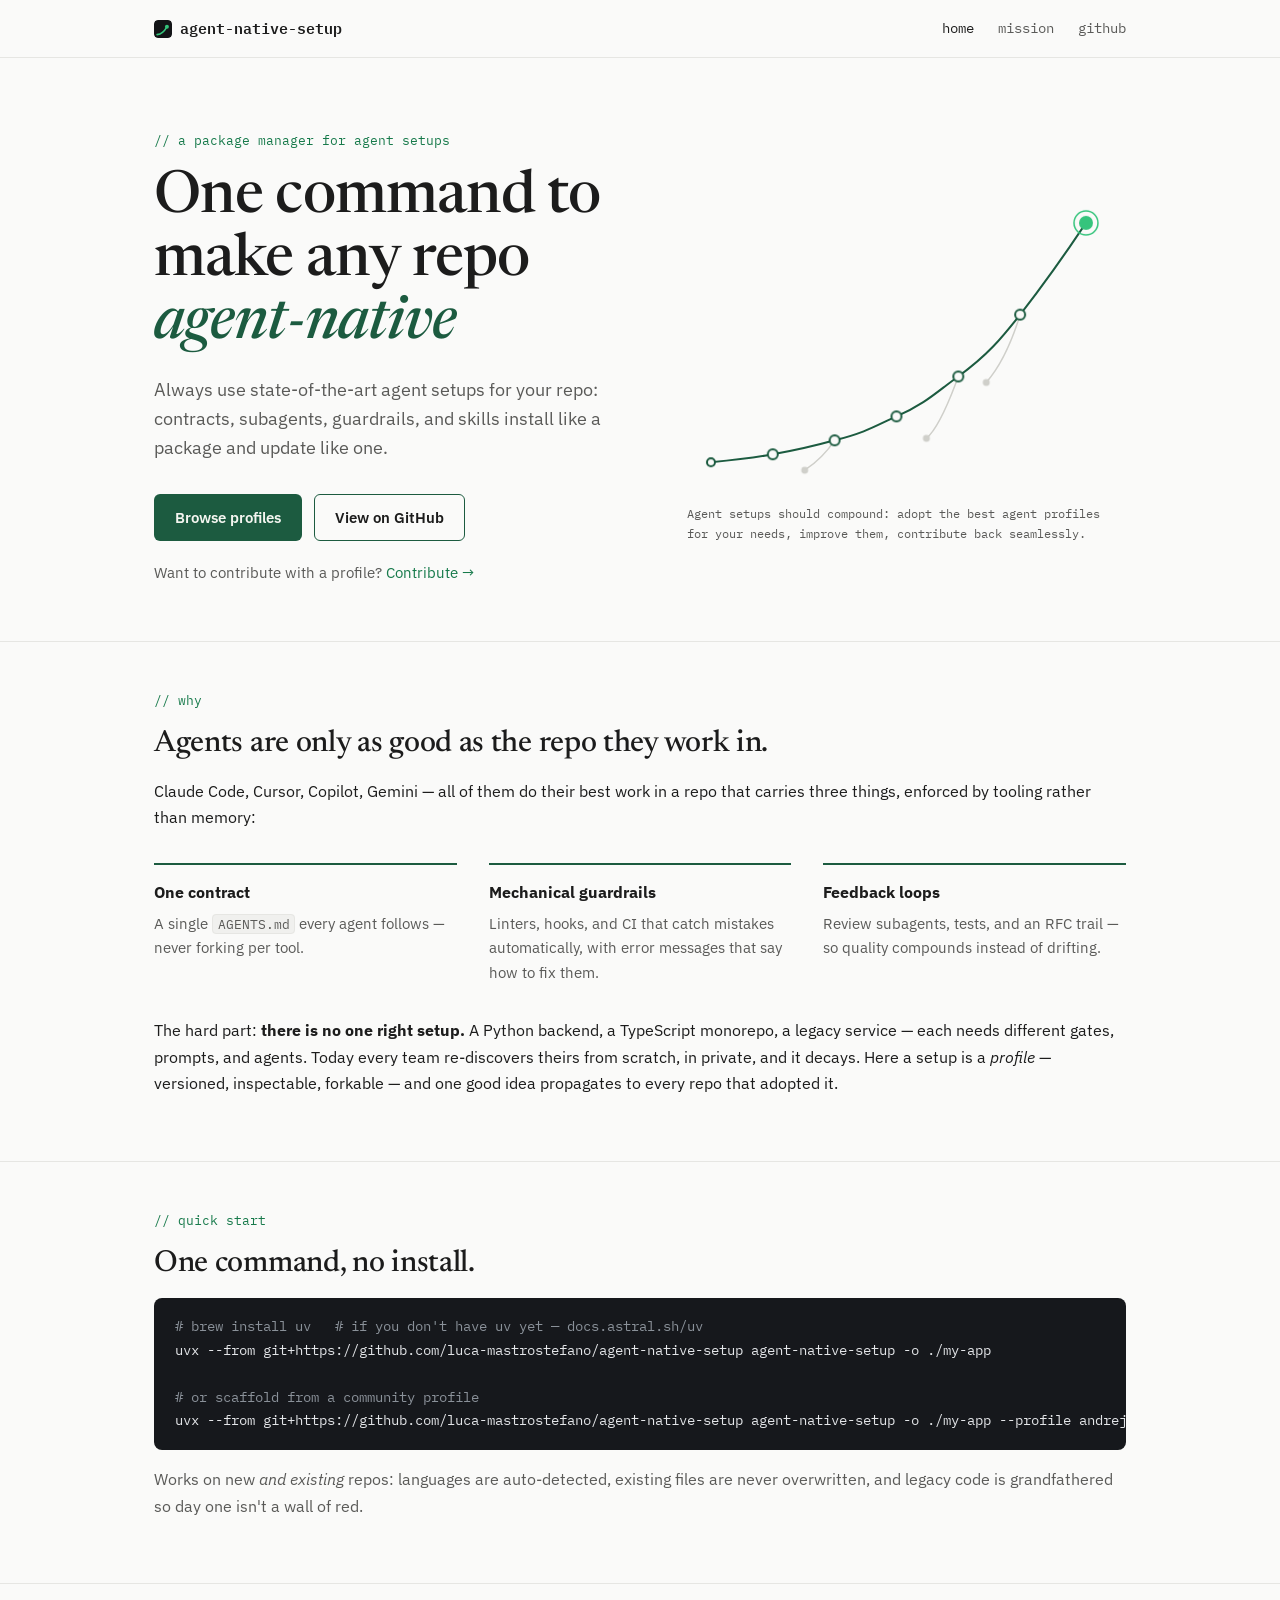
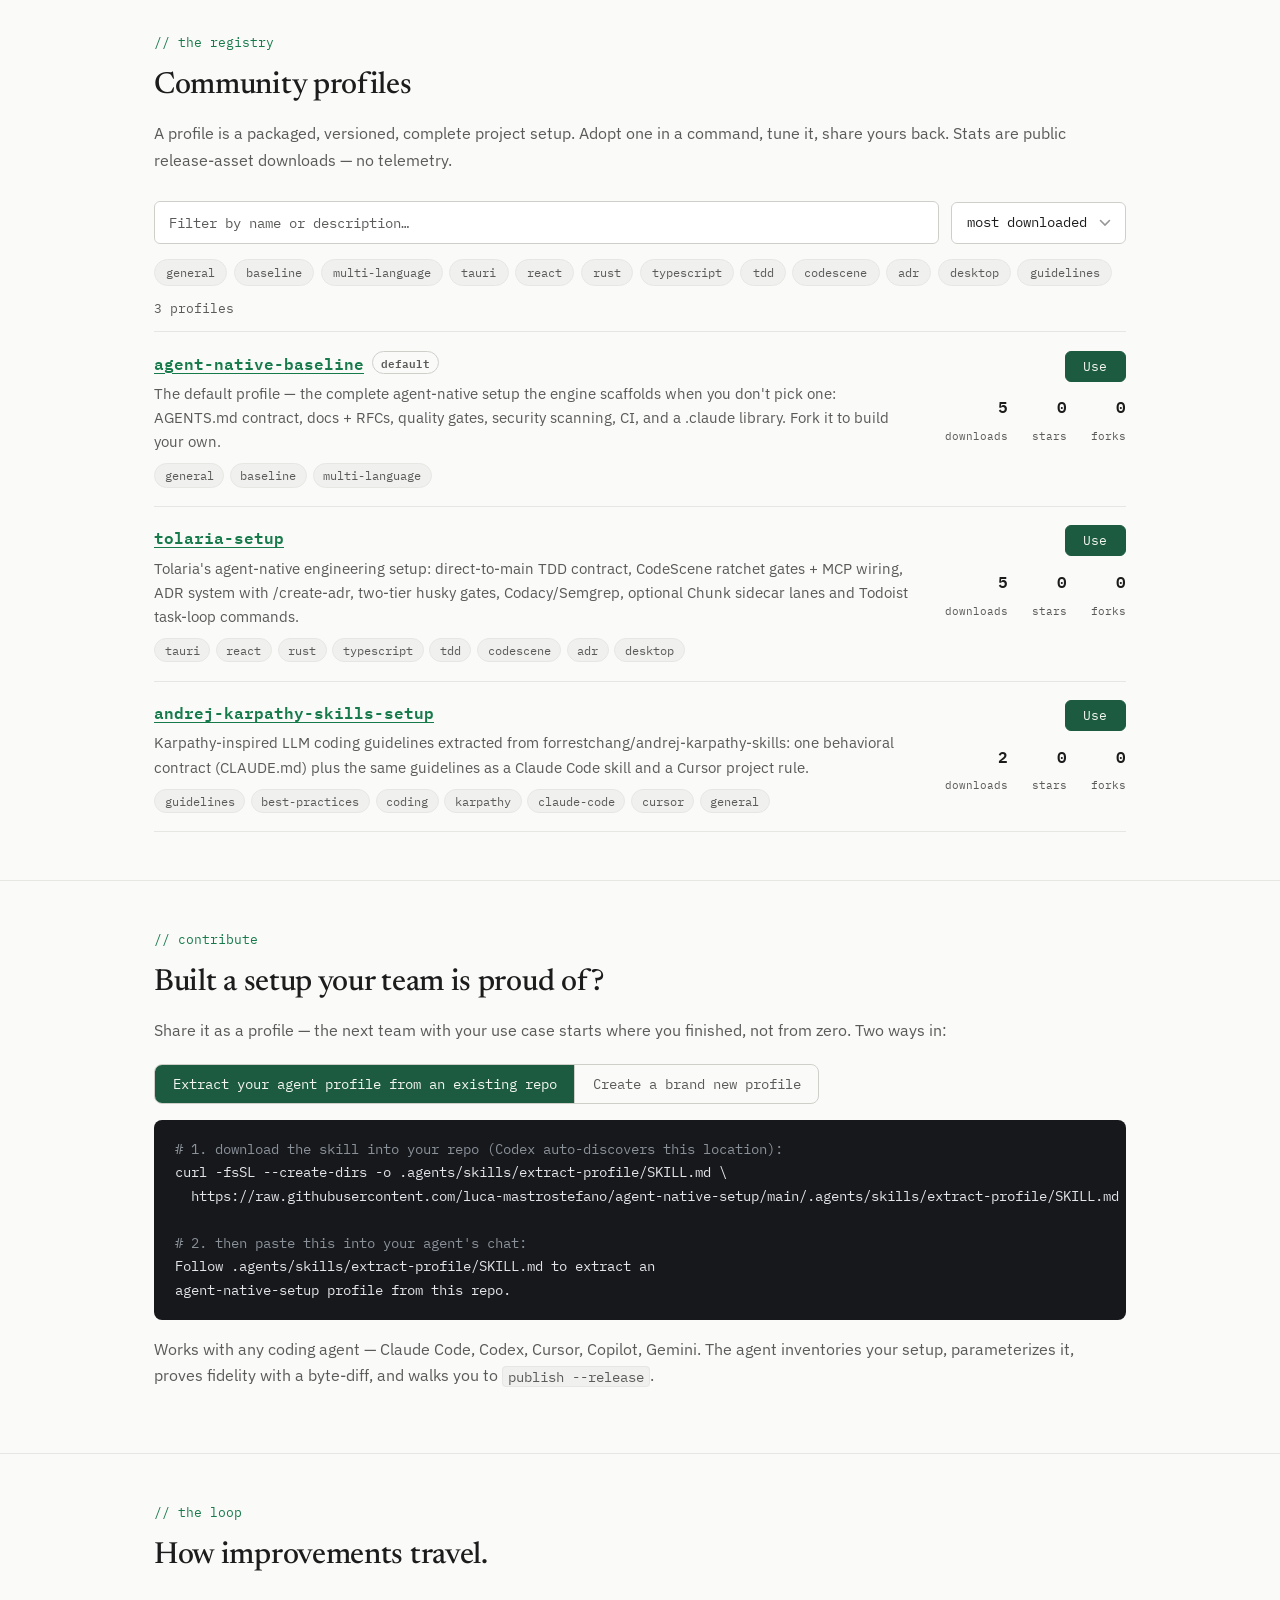
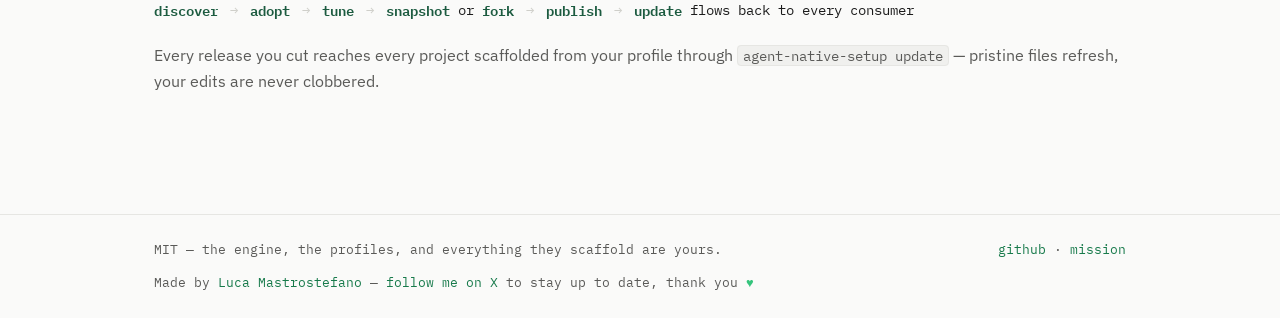
==== commit 349f7099: "site: polish the Use panel and drop the redundant name-side copy icon - square the Use button to the" ====
--- a/site/index.html
+++ b/site/index.html
@@ -22,7 +22,7 @@
   <link rel="preconnect" href="https://fonts.googleapis.com" />
   <link rel="preconnect" href="https://fonts.gstatic.com" crossorigin />
   <link href="https://fonts.googleapis.com/css2?family=Newsreader:ital,opsz,wght@0,6..72,400..700;1,6..72,400..700&family=IBM+Plex+Sans:wght@400;600&family=IBM+Plex+Mono:wght@400;600&display=swap" rel="stylesheet" />
-  <link rel="stylesheet" href="style.css?v=12" />
+  <link rel="stylesheet" href="style.css?v=13" />
 </head>
 <body>
 
@@ -370,7 +370,10 @@
           <code>${cmd}</code>
           <button class="copy-cmd" data-cmd="${cmd}"><span class="ic-copy">${IC_COPY}</span><span class="ic-check">${IC_CHECK}</span>Copy install command</button>
         </div>
-        <p class="use-hint">Copy and paste this into your terminal.</p>
+        <p class="use-hint">
+          Copy and paste this into your terminal.<br />
+          <code class="uv">brew install uv</code> # if you don't have uv yet — <a href="https://docs.astral.sh/uv">docs.astral.sh/uv</a>
+        </p>
       </div>
     </div>`;
   }
@@ -379,10 +382,9 @@
     const badge = p.isDefault ? '<span class="badge">default</span>' : "";
     const tags = p.tags.map(t =>
       `<button class="chip" data-tag="${esc(t)}" aria-pressed="${state.tags.has(t)}">${esc(t)}</button>`).join("");
-    const copy = `<button class="copy" data-cmd="${esc(installCmd(p.name))}" title="Copy install command" aria-label="Copy install command for ${esc(p.name)}"><span class="ic-copy">${IC_COPY}</span><span class="ic-check">${IC_CHECK}</span></button>`;
     return `<article class="row">
       <div>
-        <h3><a href="${esc(p.repo)}">${esc(p.name)}</a>${copy}${badge}</h3>
+        <h3><a href="${esc(p.repo)}">${esc(p.name)}</a>${badge}</h3>
         <p>${esc(p.description)}</p>
         <div class="tags">${tags}</div>
       </div>
@@ -445,7 +447,7 @@
       return;
     }
 
-    const copy = e.target.closest("button.copy, button.copy-cmd");
+    const copy = e.target.closest("button.copy-cmd");
     if (copy) {
       navigator.clipboard.writeText(copy.dataset.cmd).then(() => {
         copy.classList.add("copied");
--- a/site/style.css
+++ b/site/style.css
@@ -159,7 +159,7 @@
 .btn:hover { text-decoration: none; }
 .btn-primary { background: var(--pine); color: #f4f6f0; }
 .btn-primary:hover { filter: brightness(1.12); }
-.btn-ghost { border-color: var(--rule-strong); color: var(--ink); }
+.btn-ghost { border-color: var(--pine); color: var(--ink); }
 .btn-ghost:hover { background: var(--chip-bg); }
 
 .hero-note { margin: 1.25rem 0 0; font-size: 0.92rem; color: var(--ink-soft); }
@@ -353,23 +353,11 @@
   text-decoration-thickness: 1px;
 }
 .row h3 a:hover { text-decoration-thickness: 2px; }
-/* copy-install button beside each profile name */
-.copy {
-  background: none;
-  border: none;
-  padding: 0.1rem;
-  margin-left: 0.45rem;
-  cursor: pointer;
-  color: var(--ink-soft);
-  vertical-align: -0.1em;
-  line-height: 0;
-}
-.copy:hover { color: var(--accent); }
-.copy .ic-check, .copy-cmd .ic-check { display: none; color: var(--accent); }
-.copy.copied .ic-copy, .copy-cmd.copied .ic-copy { display: none; }
-.copy.copied .ic-check, .copy-cmd.copied .ic-check { display: inline; }
+.copy-cmd .ic-check { display: none; color: var(--accent); }
+.copy-cmd.copied .ic-copy { display: none; }
+.copy-cmd.copied .ic-check { display: inline; }
 @media (prefers-reduced-motion: no-preference) {
-  .copy.copied .ic-check svg, .copy-cmd.copied .ic-check svg { animation: pop 0.25s ease-out; }
+  .copy-cmd.copied .ic-check svg { animation: pop 0.25s ease-out; }
 }
 @keyframes pop {
   from { transform: scale(0.4); opacity: 0; }
@@ -403,7 +391,7 @@
   padding: 0.25rem 1.1rem;
   background: var(--pine);
   border: 1px solid var(--pine);
-  border-radius: 999px;
+  border-radius: 6px;
   color: #f4f6f0;
   cursor: pointer;
 }
@@ -449,13 +437,28 @@
   font-size: 0.76rem;
   padding: 0.45rem 0.8rem;
   background: var(--chip-bg);
-  border: 1px solid var(--rule-strong);
+  border: 1px solid var(--pine);
   border-radius: 6px;
   color: var(--ink-soft);
   cursor: pointer;
 }
-.copy-cmd:hover { color: var(--ink); border-color: var(--ink-soft); }
-.use-hint { margin: 0.55rem 0 0; font-size: 0.74rem; color: var(--ink-soft); }
+.copy-cmd:hover { color: var(--ink); background: var(--card); }
+/* the icon spans are flex items; block-level svg drops the inline baseline gap */
+.copy-cmd svg { display: block; }
+
+.use-hint {
+  margin: 0.55rem 0 0;
+  font-size: 0.74rem;
+  line-height: 1.6;
+  color: var(--ink-soft);
+}
+.use-hint .uv {
+  font-size: 0.72rem;
+  background: var(--chip-bg);
+  border: 1px solid var(--rule);
+  border-radius: 4px;
+  padding: 0.05rem 0.35rem;
+}
 
 .stats {
   display: flex;
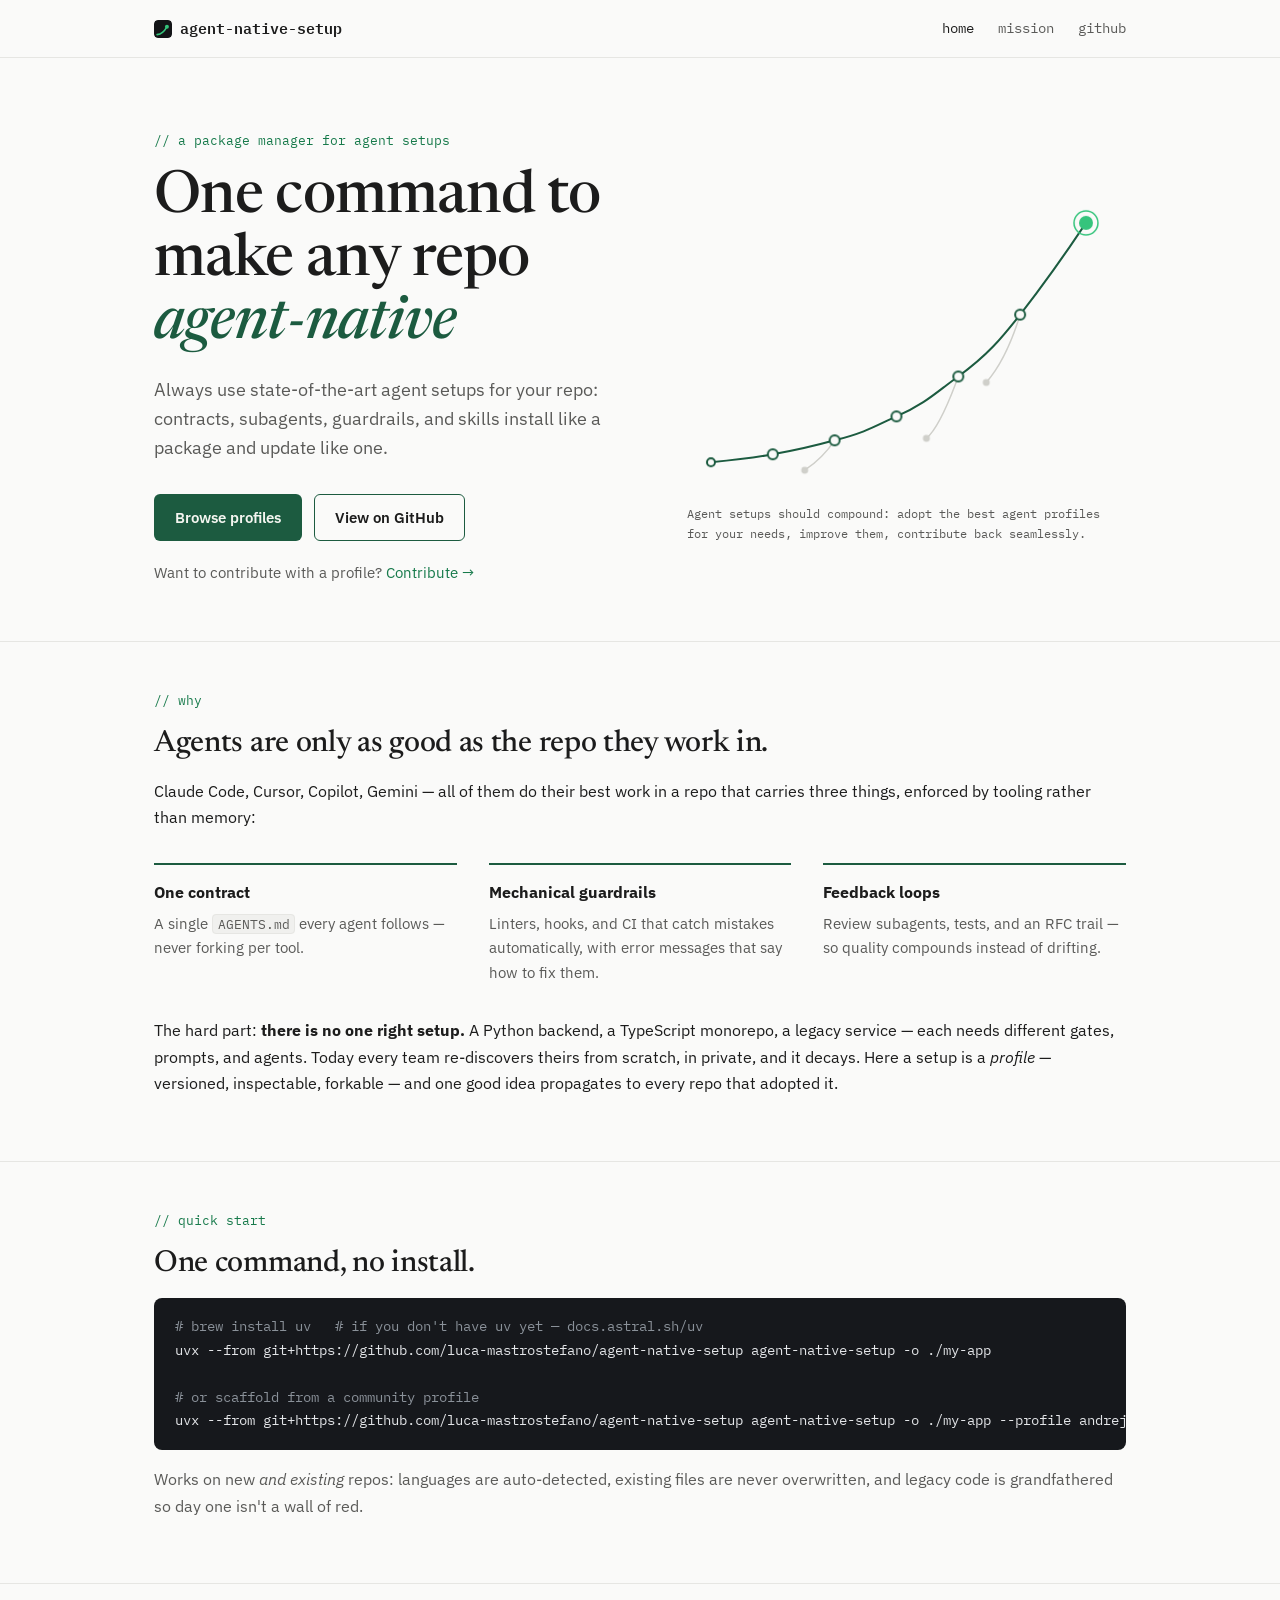
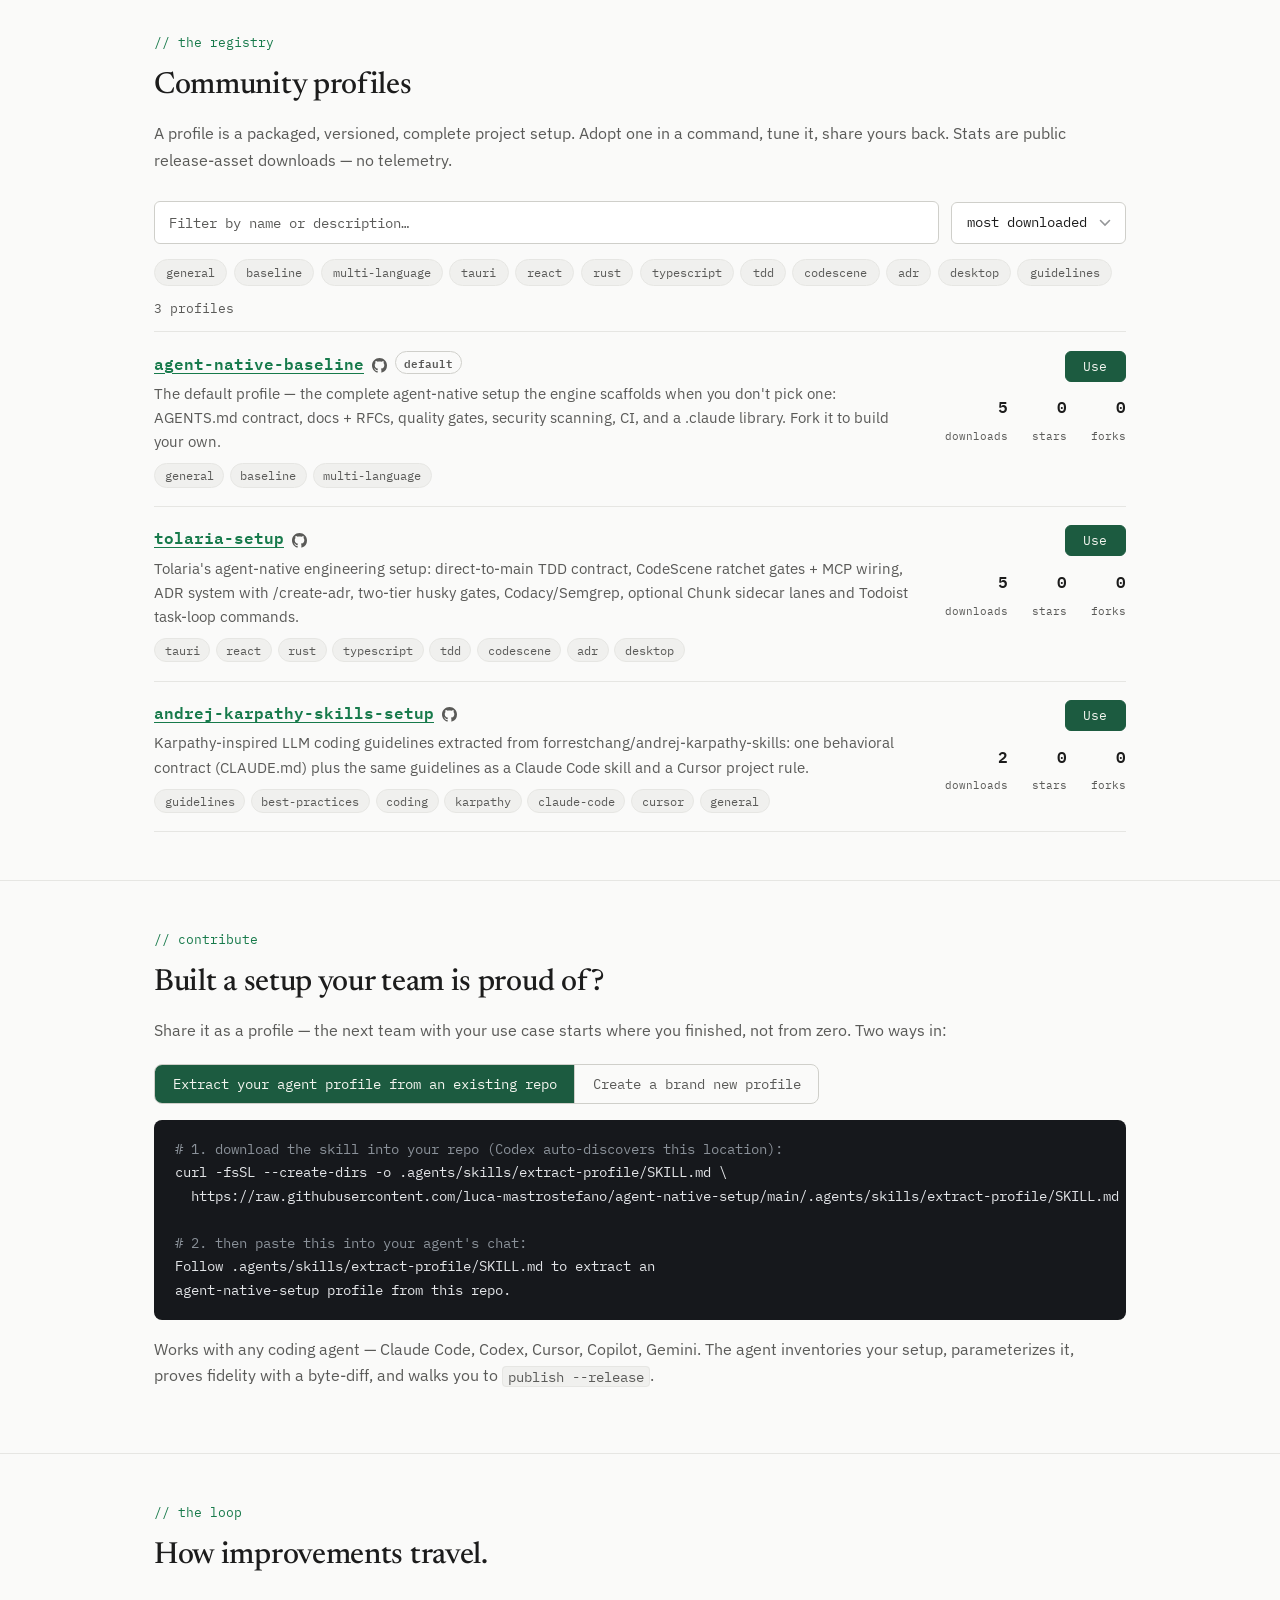
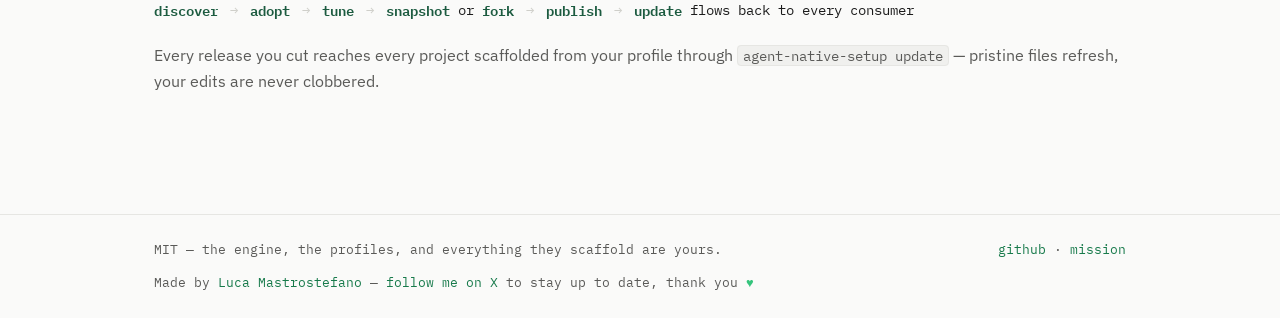
==== commit 85c4c857: "site: github icon per row and a profile detail modal Clicking a profile name now opens a modal with " ====
--- a/site/index.html
+++ b/site/index.html
@@ -22,7 +22,7 @@
   <link rel="preconnect" href="https://fonts.googleapis.com" />
   <link rel="preconnect" href="https://fonts.gstatic.com" crossorigin />
   <link href="https://fonts.googleapis.com/css2?family=Newsreader:ital,opsz,wght@0,6..72,400..700;1,6..72,400..700&family=IBM+Plex+Sans:wght@400;600&family=IBM+Plex+Mono:wght@400;600&display=swap" rel="stylesheet" />
-  <link rel="stylesheet" href="style.css?v=13" />
+  <link rel="stylesheet" href="style.css?v=14" />
 </head>
 <body>
 
@@ -254,6 +254,12 @@
 
 </main>
 
+<!-- Profile detail, opened by clicking a profile name. Filled in by the script below. -->
+<dialog id="pm" aria-labelledby="pm-name">
+  <button id="pm-close" aria-label="Close">&times;</button>
+  <div id="pm-body"></div>
+</dialog>
+
 <footer>
   <div class="wrap">
     <span>MIT — the engine, the profiles, and everything they scaffold are yours.</span>
@@ -319,6 +325,14 @@
     return /^https:\/\//.test(repo) ? repo : "#";
   }
 
+  // "git+https://github.com/owner/repo.git@v1.2.3" -> {owner, repo, ref} — the coordinates
+  // the inspection panel needs to fetch profile.json and the templates/ tree. null if not GitHub.
+  function ghCoords(url) {
+    const m = url.replace(/^git\+/, "").split("#")[0]
+      .match(/^https:\/\/github\.com\/([\w.-]+)\/([\w.-]+?)(?:\.git)?(?:@(.+))?$/);
+    return m ? { owner: m[1], repo: m[2], ref: m[3] || "HEAD" } : null;
+  }
+
   function fmt(n) {
     return n >= 1000 ? (Math.round(n / 100) / 10) + "k" : String(n);
   }
@@ -330,7 +344,8 @@
       return {
         name: p.name, description: p.description || "", tags,
         hay: (p.name + " " + (p.description || "") + " " + tags.join(" ")).toLowerCase(),
-        repo: repoLink(p.url), isDefault: p.name === DEFAULT_PROFILE,
+        repo: repoLink(p.url), gh: ghCoords(p.url), author: p.author || "",
+        isDefault: p.name === DEFAULT_PROFILE,
         stars: s.stars || 0, forks: s.forks || 0, downloads: s.downloads || 0,
       };
     });
@@ -355,6 +370,7 @@
 
   const IC_COPY = '<svg viewBox="0 0 16 16" width="14" height="14" fill="none" stroke="currentColor" stroke-width="1.5" aria-hidden="true"><rect x="5.5" y="5.5" width="8" height="8" rx="1.5"/><path d="M10.5 5.5v-2a1.5 1.5 0 0 0-1.5-1.5H4A1.5 1.5 0 0 0 2.5 3.5v5A1.5 1.5 0 0 0 4 10h1.5"/></svg>';
   const IC_CHECK = '<svg viewBox="0 0 16 16" width="14" height="14" fill="none" stroke="currentColor" stroke-width="2" aria-hidden="true"><path d="M3 8.5l3.5 3.5L13 4.5"/></svg>';
+  const IC_GH = '<svg viewBox="0 0 16 16" width="15" height="15" fill="currentColor" aria-hidden="true"><path d="M8 0C3.58 0 0 3.58 0 8c0 3.54 2.29 6.53 5.47 7.59.4.07.55-.17.55-.38 0-.19-.01-.82-.01-1.49-2.01.37-2.53-.49-2.69-.94-.09-.23-.48-.94-.82-1.13-.28-.15-.68-.52-.01-.53.63-.01 1.08.58 1.23.82.72 1.21 1.87.87 2.33.66.07-.52.28-.87.51-1.07-1.78-.2-3.64-.89-3.64-3.95 0-.87.31-1.59.82-2.15-.08-.2-.36-1.02.08-2.12 0 0 .67-.21 2.2.82.64-.18 1.32-.27 2-.27s1.36.09 2 .27c1.53-1.04 2.2-.82 2.2-.82.44 1.1.16 1.92.08 2.12.51.56.82 1.27.82 2.15 0 3.07-1.87 3.75-3.65 3.95.29.25.54.73.54 1.48 0 1.07-.01 1.93-.01 2.2 0 .21.15.46.55.38A8.01 8.01 0 0 0 16 8c0-4.42-3.58-8-8-8z"/></svg>';
 
   function installCmd(name) {
     return `uvx --from git+https://github.com/luca-mastrostefano/agent-native-setup agent-native-setup -o ./my-app --profile ${name}`;
@@ -384,7 +400,7 @@
       `<button class="chip" data-tag="${esc(t)}" aria-pressed="${state.tags.has(t)}">${esc(t)}</button>`).join("");
     return `<article class="row">
       <div>
-        <h3><a href="${esc(p.repo)}">${esc(p.name)}</a>${badge}</h3>
+        <h3><button class="name" data-profile="${esc(p.name)}">${esc(p.name)}</button><a class="gh" href="${esc(p.repo)}" title="Open ${esc(p.name)} on GitHub" aria-label="Open ${esc(p.name)} on GitHub">${IC_GH}</a>${badge}</h3>
         <p>${esc(p.description)}</p>
         <div class="tags">${tags}</div>
       </div>
@@ -417,6 +433,97 @@
     if (!$more.hidden) $more.textContent = `Show more (${hits.length - state.shown} remaining)`;
   }
 
+  // ---- profile modal -------------------------------------------------------
+  const $pm = document.getElementById("pm");
+  const $pmBody = document.getElementById("pm-body");
+  const inspected = new Map(); // profile name -> {version, prompts, files} | {error}
+
+  // The scaffolded file list isn't in profile.json — it's the templates/ tree in the
+  // profile repo, so we ask the trees API for it. Both fetches are best-effort: the
+  // modal renders everything else whether or not they land.
+  async function inspect(p) {
+    if (inspected.has(p.name)) return inspected.get(p.name);
+    const g = p.gh;
+    if (!g) throw new Error("not a GitHub profile");
+    const base = `https://api.github.com/repos/${g.owner}/${g.repo}`;
+    const [manifest, tree] = await Promise.all([
+      fetch(`https://raw.githubusercontent.com/${g.owner}/${g.repo}/${g.ref}/profile.json`).then(r => r.ok ? r.json() : {}),
+      fetch(`${base}/git/trees/${g.ref}?recursive=1`).then(r => r.ok ? r.json() : { tree: [] }),
+    ]);
+    const files = (tree.tree || [])
+      .filter(n => n.type === "blob" && n.path.startsWith("templates/"))
+      .map(n => n.path.slice("templates/".length).replace(/\.j2$/, ""))
+      .sort();
+    const data = { version: manifest.version || "", prompts: manifest.prompts || [], files };
+    inspected.set(p.name, data);
+    return data;
+  }
+
+  function inspectHtml(d) {
+    const files = d.files.length
+      ? `<p class="pm-sub">Scaffolds ${d.files.length} file${d.files.length === 1 ? "" : "s"}:</p>
+         <ul class="tree">${d.files.map(f => `<li>${esc(f)}</li>`).join("")}</ul>`
+      : `<p class="pm-sub">No file list available for this profile.</p>`;
+    const asks = d.prompts.length
+      ? `<p class="pm-sub">Asks ${d.prompts.length} setup question${d.prompts.length === 1 ? "" : "s"}:</p>
+         <ul class="asks">${d.prompts.map(q => `<li>${esc(q.message || q.name)}</li>`).join("")}</ul>`
+      : "";
+    return files + asks;
+  }
+
+  function openModal(p) {
+    const cmd = esc(installCmd(p.name));
+    const stat = (n, label) => `<div class="stat"><b>${fmt(n)}</b><span>${label}</span></div>`;
+    $pmBody.innerHTML = `
+      <h2 id="pm-name">${esc(p.name)}
+        <a class="gh" href="${esc(p.repo)}" aria-label="Open ${esc(p.name)} on GitHub">${IC_GH}</a>
+        ${p.isDefault ? '<span class="badge">default</span>' : ""}
+      </h2>
+      ${p.author ? `<p class="pm-by">by ${esc(p.author)}</p>` : ""}
+      <div class="stats">${stat(p.downloads, "downloads")}${stat(p.stars, "stars")}${stat(p.forks, "forks")}
+        <a class="pm-repo" href="${esc(p.repo)}">${esc(p.repo.replace("https://", ""))}</a>
+      </div>
+
+      <h3 class="pm-h">How to use it</h3>
+      <div class="use-cmd">
+        <code>${cmd}</code>
+        <button class="copy-cmd" data-cmd="${cmd}"><span class="ic-copy">${IC_COPY}</span><span class="ic-check">${IC_CHECK}</span>Copy install command</button>
+      </div>
+      <p class="use-hint">
+        Copy and paste this into your terminal.<br />
+        <code class="uv">brew install uv</code> # if you don't have uv yet — <a href="https://docs.astral.sh/uv">docs.astral.sh/uv</a>
+      </p>
+
+      <h3 class="pm-h">About</h3>
+      <p class="pm-desc">${esc(p.description)}</p>
+      <div class="tags">${p.tags.map(t => `<span class="chip">${esc(t)}</span>`).join("")}</div>
+
+      <h3 class="pm-h">What it scaffolds</h3>
+      <div id="pm-inspect" class="pm-inspect"><p class="pm-sub">Loading…</p></div>`;
+    $pm.dataset.profile = p.name;
+    $pm.showModal();
+
+    const $i = document.getElementById("pm-inspect");
+    // a slow fetch must not paint into a modal the reader has since closed or reopened elsewhere
+    const stale = () => !$pm.open || $pm.dataset.profile !== p.name;
+    inspect(p).then(d => {
+      if (stale()) return;
+      $i.innerHTML = (d.version ? `<p class="pm-sub">Version <code>${esc(d.version)}</code></p>` : "") + inspectHtml(d);
+    }).catch(() => {
+      if (stale()) return;
+      $i.innerHTML = `<p class="pm-sub">Couldn't load the profile contents — see <a href="${esc(p.repo)}">the repo</a>.</p>`;
+    });
+  }
+
+  document.getElementById("pm-close").addEventListener("click", () => $pm.close());
+  // click on the backdrop (i.e. outside the dialog's own box) closes it
+  $pm.addEventListener("click", e => {
+    if (e.target !== $pm) return;
+    const r = $pm.getBoundingClientRect();
+    const inside = e.clientX >= r.left && e.clientX <= r.right && e.clientY >= r.top && e.clientY <= r.bottom;
+    if (!inside) $pm.close();
+  });
+
   let debounce;
   $q.addEventListener("input", () => {
     clearTimeout(debounce);
@@ -438,6 +545,13 @@
     // a click anywhere outside an open "Use" panel dismisses it
     if (!e.target.closest(".use")) closeUsePanels();
 
+    const name = e.target.closest("button.name");
+    if (name) {
+      const p = all.find(x => x.name === name.dataset.profile);
+      if (p) openModal(p);
+      return;
+    }
+
     const use = e.target.closest("button.use-btn");
     if (use) {
       const open = use.getAttribute("aria-expanded") === "true";
--- a/site/style.css
+++ b/site/style.css
@@ -346,13 +346,28 @@
   margin: 0 0 0.3rem;
 }
 /* profile names read as links at rest; hover answers with a heavier underline */
-.row h3 a {
+.row h3 .name {
+  font: inherit;
+  padding: 0;
+  background: none;
+  border: none;
+  cursor: pointer;
   color: var(--accent);
   text-decoration: underline;
   text-underline-offset: 3px;
   text-decoration-thickness: 1px;
 }
-.row h3 a:hover { text-decoration-thickness: 2px; }
+.row h3 .name:hover { text-decoration-thickness: 2px; }
+
+/* github mark beside the profile name — the only way out to the repo now */
+.gh {
+  display: inline-block;
+  margin-left: 0.5rem;
+  color: var(--ink-soft);
+  line-height: 0;
+  vertical-align: -0.2em;
+}
+.gh:hover { color: var(--accent); }
 .copy-cmd .ic-check { display: none; color: var(--accent); }
 .copy-cmd.copied .ic-copy { display: none; }
 .copy-cmd.copied .ic-check { display: inline; }
@@ -473,6 +488,75 @@
 .stat b { display: block; font-size: 1rem; font-weight: 600; color: var(--ink); }
 .stat span { font-size: 0.7rem; color: var(--ink-soft); }
 
+/* profile detail modal */
+#pm {
+  width: min(46rem, calc(100vw - 2rem));
+  max-height: min(85vh, 46rem);
+  padding: 1.6rem 1.8rem 1.8rem;
+  border: 1px solid var(--rule-strong);
+  border-radius: 10px;
+  background: var(--card);
+  color: var(--ink);
+  overflow: auto;
+}
+#pm::backdrop { background: rgb(0 0 0 / 0.55); }
+#pm-close {
+  position: sticky;
+  top: -0.4rem;
+  float: right;
+  font-size: 1.5rem;
+  line-height: 1;
+  padding: 0 0.3rem;
+  background: none;
+  border: none;
+  color: var(--ink-soft);
+  cursor: pointer;
+}
+#pm-close:hover { color: var(--ink); }
+#pm h2 {
+  font-family: "IBM Plex Mono", ui-monospace, monospace;
+  font-size: 1.3rem;
+  margin: 0 0 0.25rem;
+}
+#pm .pm-by { margin: 0 0 0.9rem; font-size: 0.8rem; color: var(--ink-soft); }
+#pm .stats { gap: 1.8rem; align-items: baseline; padding: 0 0 0.4rem; flex-wrap: wrap; }
+#pm .stat { text-align: left; }
+.pm-repo { font-size: 0.78rem; font-family: "IBM Plex Mono", ui-monospace, monospace; }
+.pm-h {
+  font-size: 0.75rem;
+  font-family: "IBM Plex Mono", ui-monospace, monospace;
+  font-weight: 600;
+  text-transform: uppercase;
+  letter-spacing: 0.06em;
+  color: var(--ink-soft);
+  margin: 1.6rem 0 0.6rem;
+  padding-top: 0.9rem;
+  border-top: 1px solid var(--rule);
+}
+#pm .pm-desc { font-size: 0.92rem; color: var(--ink-soft); margin: 0 0 0.7rem; }
+#pm .tags { display: flex; flex-wrap: wrap; gap: 0.35rem; }
+.pm-sub { font-size: 0.8rem; color: var(--ink-soft); margin: 0 0 0.5rem; }
+.pm-sub + .pm-sub, .tree + .pm-sub { margin-top: 1rem; }
+.tree, .asks {
+  margin: 0;
+  padding: 0.6rem 0.8rem;
+  list-style: none;
+  background: var(--chip-bg);
+  border: 1px solid var(--rule);
+  border-radius: 6px;
+  max-height: 15rem;
+  overflow-y: auto;
+}
+.tree li {
+  font-family: "IBM Plex Mono", ui-monospace, monospace;
+  font-size: 0.74rem;
+  line-height: 1.7;
+  color: var(--ink-soft);
+  white-space: pre;
+}
+.asks li { font-size: 0.8rem; line-height: 1.6; color: var(--ink-soft); }
+.asks li + li { border-top: 1px solid var(--rule); padding-top: 0.35rem; margin-top: 0.35rem; }
+
 /* segmented control: the two ways to contribute a profile */
 .seg {
   display: inline-flex;
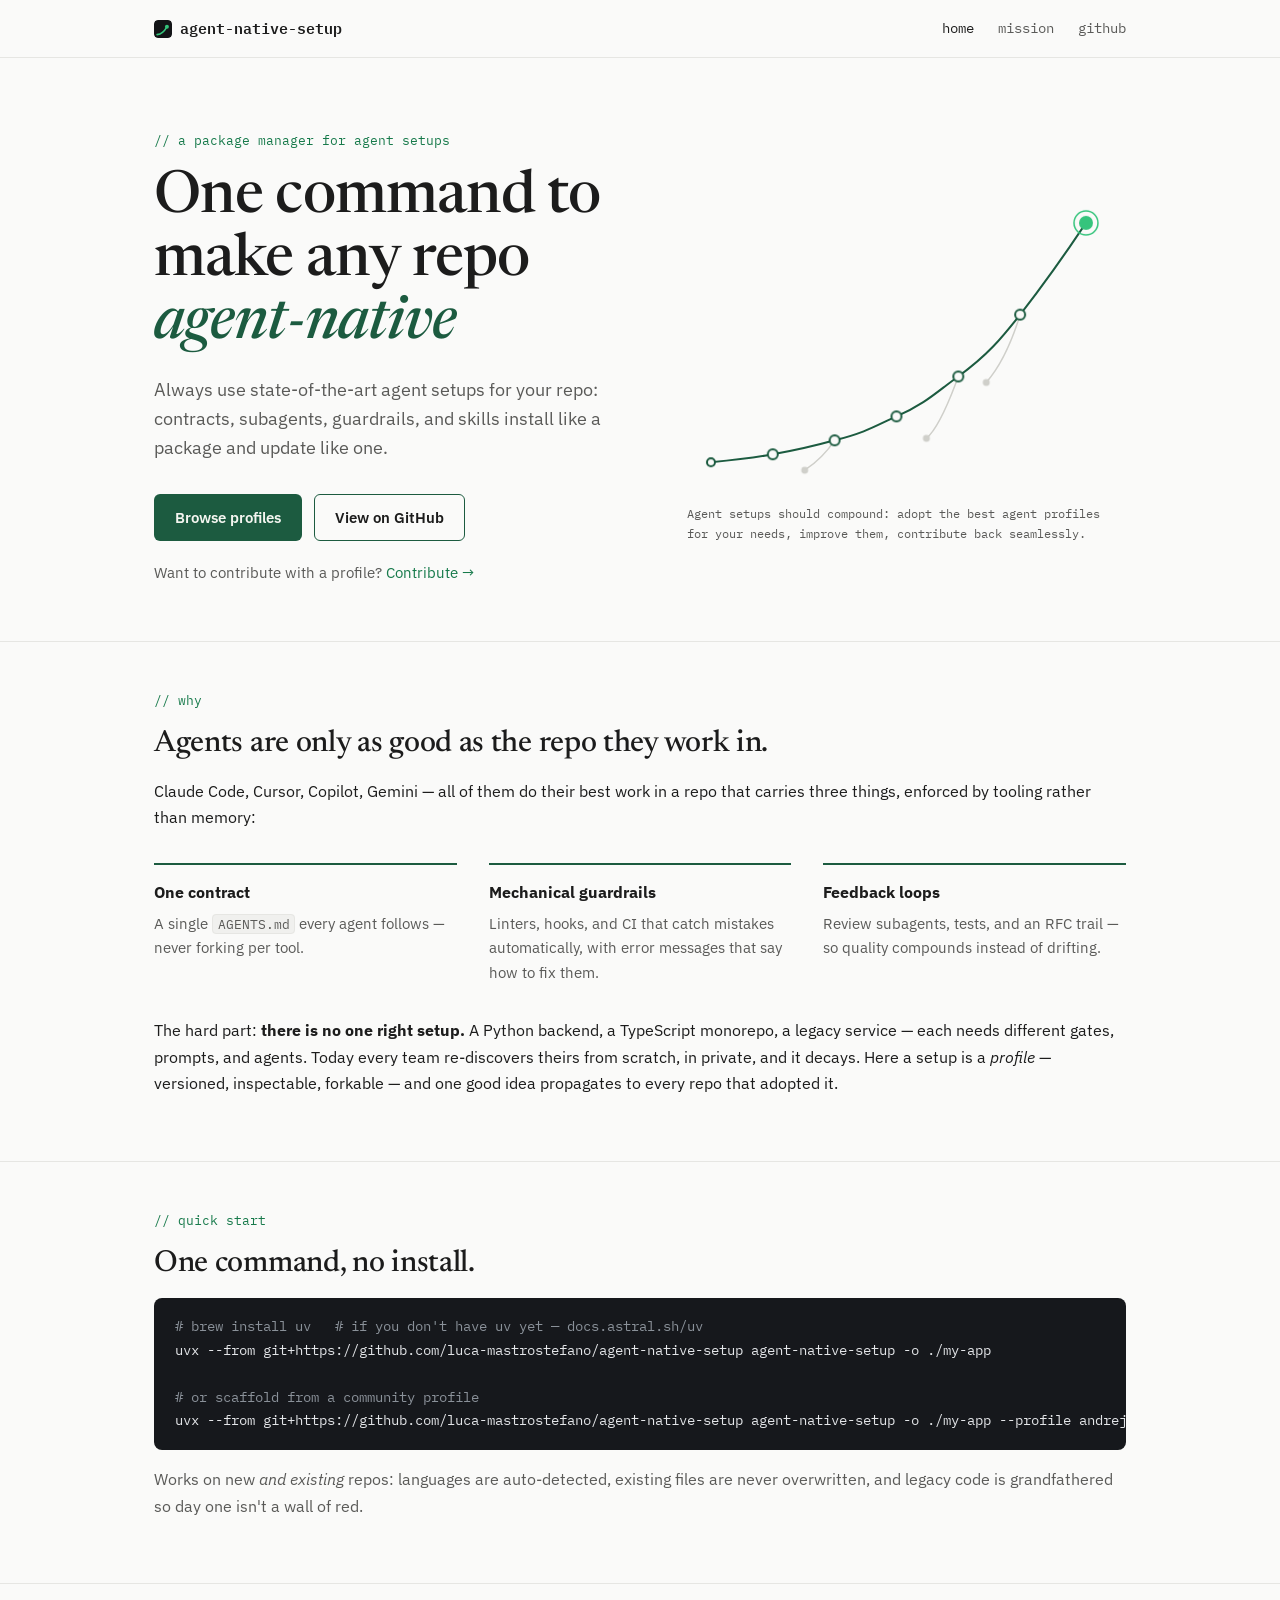
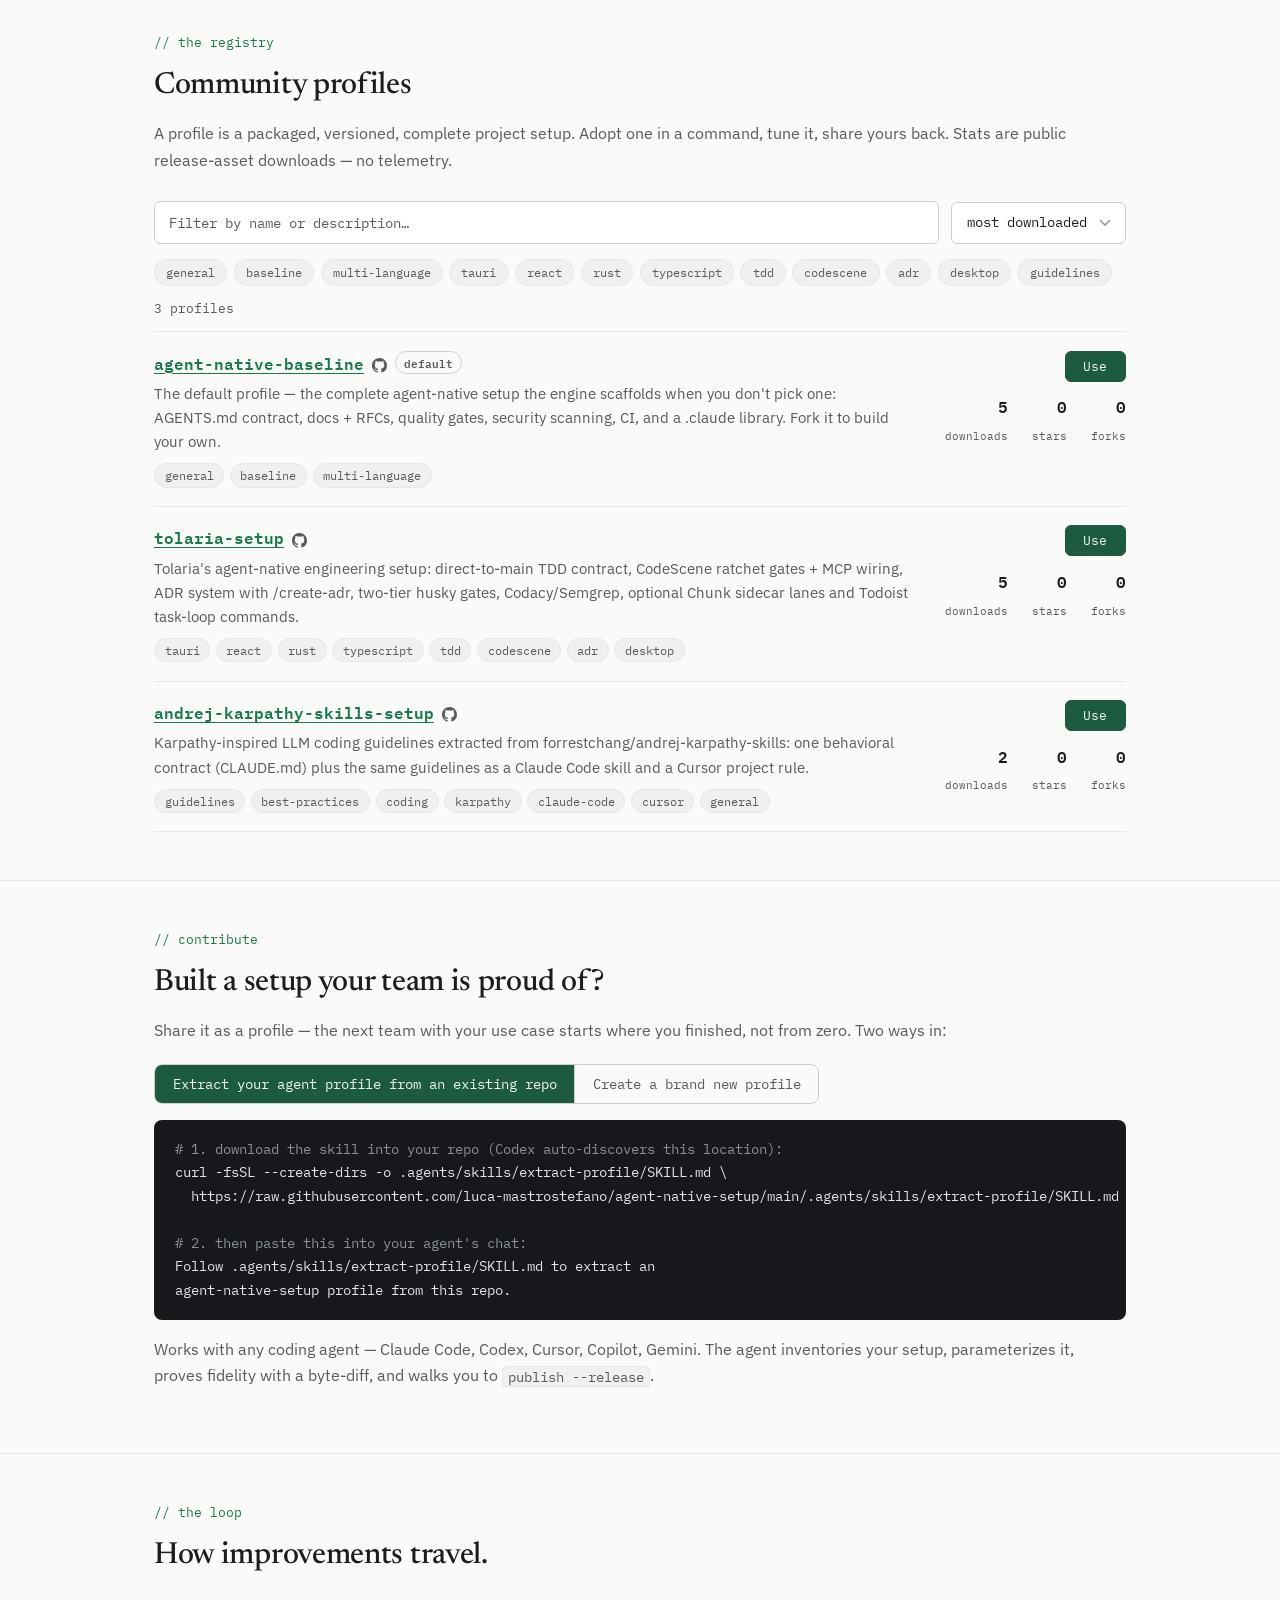
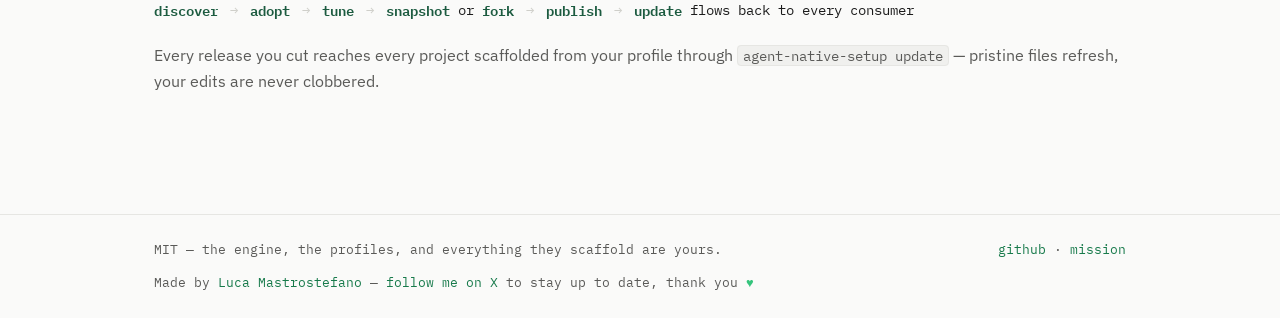
==== commit 3983259f: "site: polish the copy button, modal header, and inspection panel - style "Copy install command" like" ====
--- a/site/index.html
+++ b/site/index.html
@@ -22,7 +22,7 @@
   <link rel="preconnect" href="https://fonts.googleapis.com" />
   <link rel="preconnect" href="https://fonts.gstatic.com" crossorigin />
   <link href="https://fonts.googleapis.com/css2?family=Newsreader:ital,opsz,wght@0,6..72,400..700;1,6..72,400..700&family=IBM+Plex+Sans:wght@400;600&family=IBM+Plex+Mono:wght@400;600&display=swap" rel="stylesheet" />
-  <link rel="stylesheet" href="style.css?v=14" />
+  <link rel="stylesheet" href="style.css?v=16" />
 </head>
 <body>
 
@@ -460,29 +460,29 @@
   }
 
   function inspectHtml(d) {
+    // the wizard asks its questions first, then writes the files — read the panel the same way
+    const asks = d.prompts.length
+      ? `<p class="pm-sub">Asks ${d.prompts.length} setup question${d.prompts.length === 1 ? "" : "s"}:</p>
+         <ol class="asks">${d.prompts.map(q => `<li>${esc(q.message || q.name)}</li>`).join("")}</ol>`
+      : "";
     const files = d.files.length
       ? `<p class="pm-sub">Scaffolds ${d.files.length} file${d.files.length === 1 ? "" : "s"}:</p>
          <ul class="tree">${d.files.map(f => `<li>${esc(f)}</li>`).join("")}</ul>`
       : `<p class="pm-sub">No file list available for this profile.</p>`;
-    const asks = d.prompts.length
-      ? `<p class="pm-sub">Asks ${d.prompts.length} setup question${d.prompts.length === 1 ? "" : "s"}:</p>
-         <ul class="asks">${d.prompts.map(q => `<li>${esc(q.message || q.name)}</li>`).join("")}</ul>`
-      : "";
-    return files + asks;
+    return asks + files;
   }
 
   function openModal(p) {
     const cmd = esc(installCmd(p.name));
     const stat = (n, label) => `<div class="stat"><b>${fmt(n)}</b><span>${label}</span></div>`;
     $pmBody.innerHTML = `
-      <h2 id="pm-name">${esc(p.name)}
+      <h2 id="pm-name"><span>${esc(p.name)}</span>
         <a class="gh" href="${esc(p.repo)}" aria-label="Open ${esc(p.name)} on GitHub">${IC_GH}</a>
+        <span class="ver" id="pm-ver" hidden></span>
         ${p.isDefault ? '<span class="badge">default</span>' : ""}
       </h2>
       ${p.author ? `<p class="pm-by">by ${esc(p.author)}</p>` : ""}
-      <div class="stats">${stat(p.downloads, "downloads")}${stat(p.stars, "stars")}${stat(p.forks, "forks")}
-        <a class="pm-repo" href="${esc(p.repo)}">${esc(p.repo.replace("https://", ""))}</a>
-      </div>
+      <div class="stats">${stat(p.downloads, "downloads")}${stat(p.stars, "stars")}${stat(p.forks, "forks")}</div>
 
       <h3 class="pm-h">How to use it</h3>
       <div class="use-cmd">
@@ -508,7 +508,9 @@
     const stale = () => !$pm.open || $pm.dataset.profile !== p.name;
     inspect(p).then(d => {
       if (stale()) return;
-      $i.innerHTML = (d.version ? `<p class="pm-sub">Version <code>${esc(d.version)}</code></p>` : "") + inspectHtml(d);
+      const $v = document.getElementById("pm-ver");
+      if (d.version) { $v.textContent = "v. " + d.version; $v.hidden = false; }
+      $i.innerHTML = inspectHtml(d);
     }).catch(() => {
       if (stale()) return;
       $i.innerHTML = `<p class="pm-sub">Couldn't load the profile contents — see <a href="${esc(p.repo)}">the repo</a>.</p>`;
--- a/site/style.css
+++ b/site/style.css
@@ -429,6 +429,11 @@
 }
 @media (max-width: 640px) { .use-panel { right: auto; left: 0; } }
 .use-cmd { display: flex; align-items: center; gap: 0.7rem; }
+/* narrow screens: the copy button drops below the command instead of squeezing beside it */
+@media (max-width: 640px) {
+  .use-cmd { flex-direction: column; align-items: stretch; }
+  .copy-cmd { justify-content: center; }
+}
 .use-cmd code {
   flex: 1;
   min-width: 0;
@@ -451,13 +456,14 @@
   font-family: "IBM Plex Mono", ui-monospace, monospace;
   font-size: 0.76rem;
   padding: 0.45rem 0.8rem;
-  background: var(--chip-bg);
+  /* same palette as .btn-ghost ("View on GitHub") */
+  background: none;
   border: 1px solid var(--pine);
   border-radius: 6px;
-  color: var(--ink-soft);
-  cursor: pointer;
-}
-.copy-cmd:hover { color: var(--ink); background: var(--card); }
+  color: var(--ink);
+  cursor: pointer;
+}
+.copy-cmd:hover { background: var(--chip-bg); }
 /* the icon spans are flex items; block-level svg drops the inline baseline gap */
 .copy-cmd svg { display: block; }
 
@@ -513,15 +519,30 @@
   cursor: pointer;
 }
 #pm-close:hover { color: var(--ink); }
+/* flex row so the github mark and badges centre on the name instead of sitting on its baseline */
 #pm h2 {
+  display: flex;
+  align-items: center;
+  flex-wrap: wrap;
+  gap: 0.5rem;
   font-family: "IBM Plex Mono", ui-monospace, monospace;
   font-size: 1.3rem;
   margin: 0 0 0.25rem;
+}
+#pm h2 .gh { margin-left: 0; vertical-align: 0; }
+#pm h2 .badge { margin-left: 0; vertical-align: 0; }
+.ver {
+  font-family: "IBM Plex Mono", ui-monospace, monospace;
+  font-size: 0.75rem;
+  font-weight: 400;
+  color: var(--ink-soft);
+  border: 1px solid var(--rule-strong);
+  border-radius: 999px;
+  padding: 0.05rem 0.5rem;
 }
 #pm .pm-by { margin: 0 0 0.9rem; font-size: 0.8rem; color: var(--ink-soft); }
 #pm .stats { gap: 1.8rem; align-items: baseline; padding: 0 0 0.4rem; flex-wrap: wrap; }
 #pm .stat { text-align: left; }
-.pm-repo { font-size: 0.78rem; font-family: "IBM Plex Mono", ui-monospace, monospace; }
 .pm-h {
   font-size: 0.75rem;
   font-family: "IBM Plex Mono", ui-monospace, monospace;
@@ -547,6 +568,12 @@
   max-height: 15rem;
   overflow-y: auto;
 }
+/* the setup questions are asked in order, so number them */
+.asks {
+  list-style: decimal;
+  padding-left: 2.2rem;
+  padding-right: 0.8rem;
+}
 .tree li {
   font-family: "IBM Plex Mono", ui-monospace, monospace;
   font-size: 0.74rem;
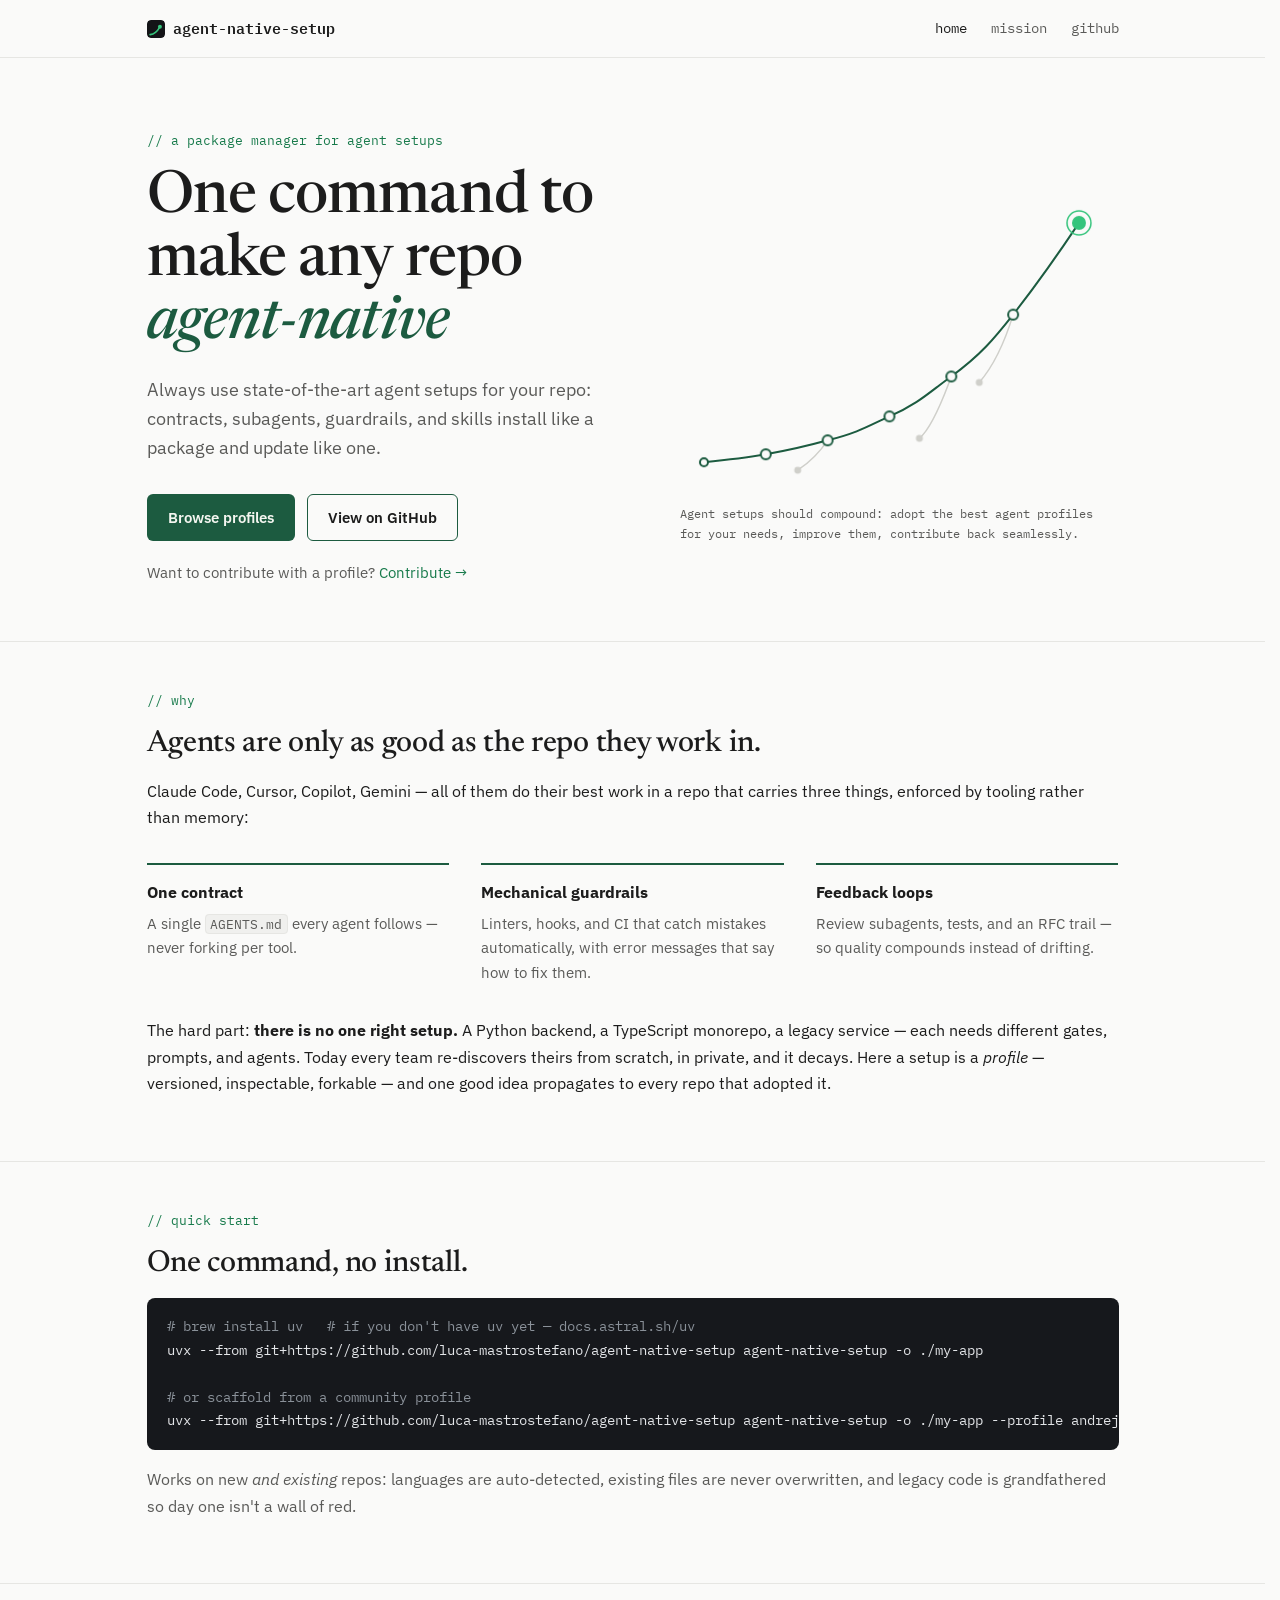
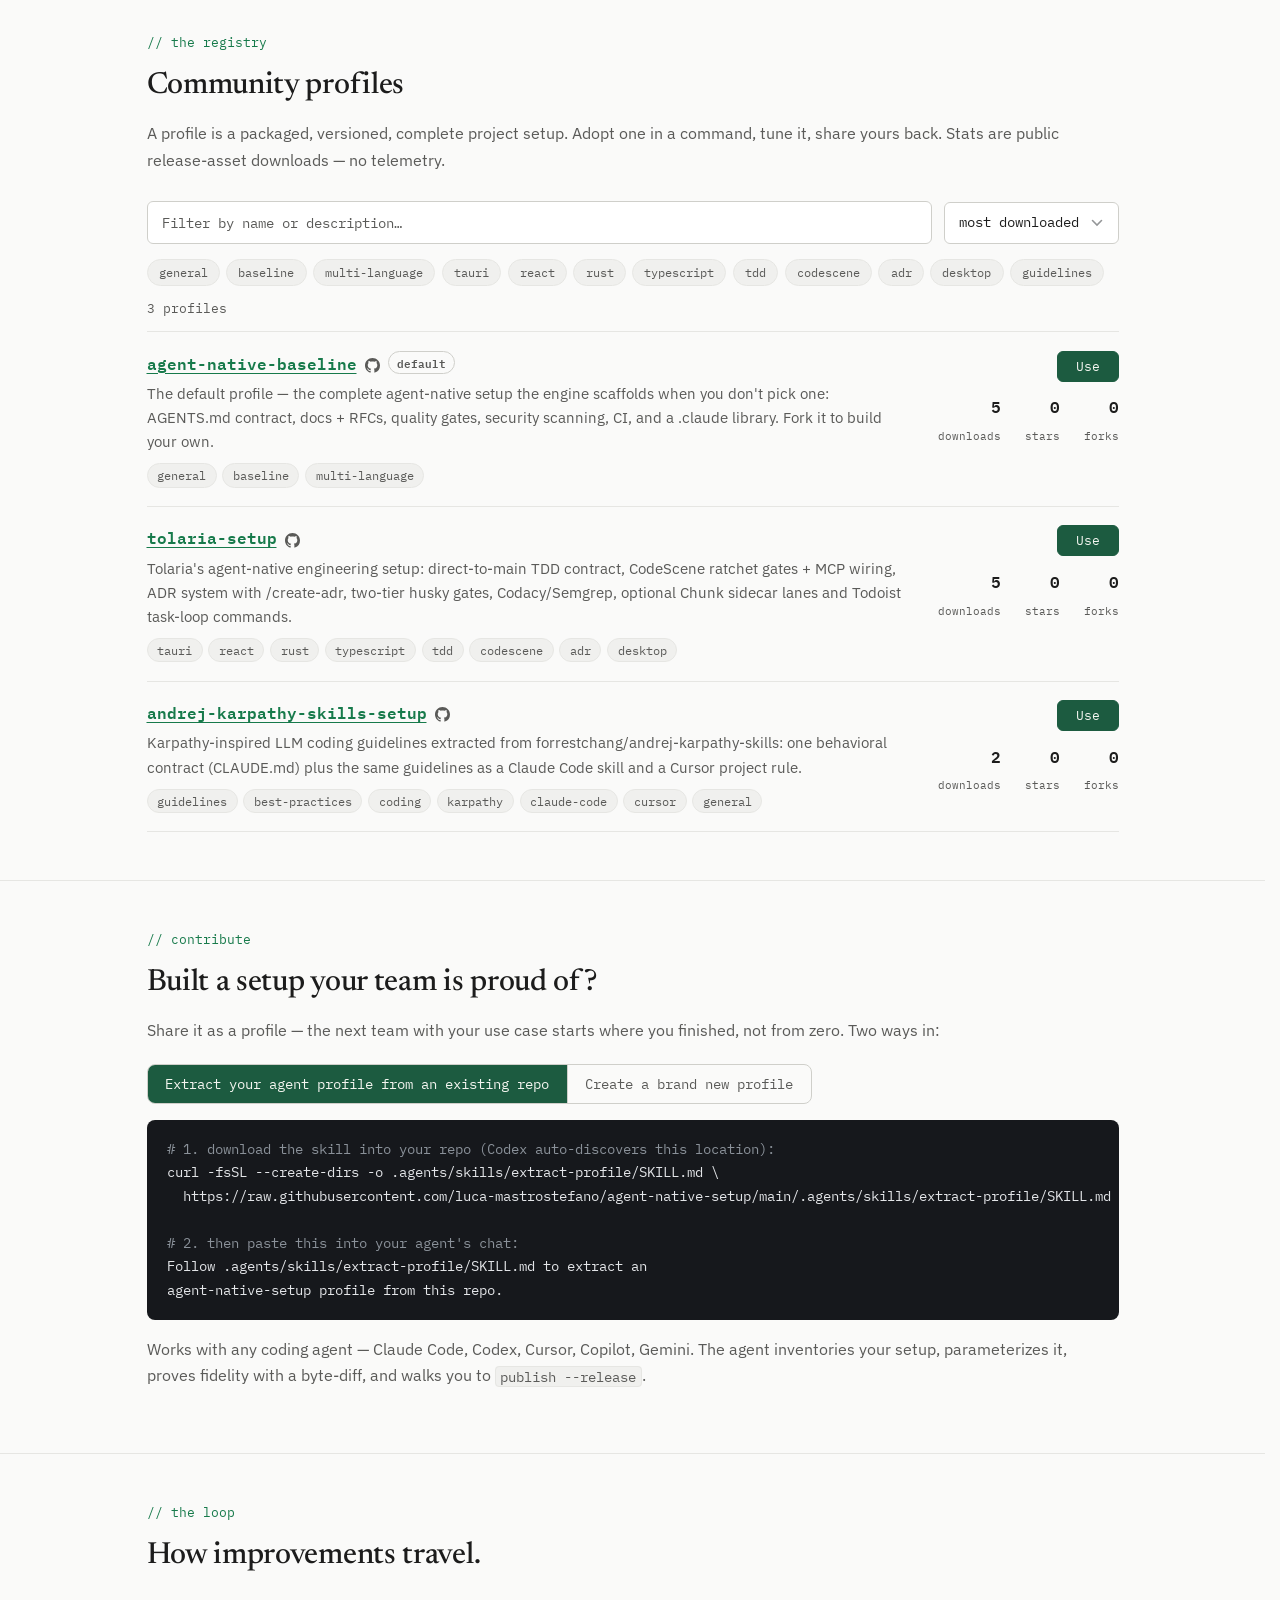
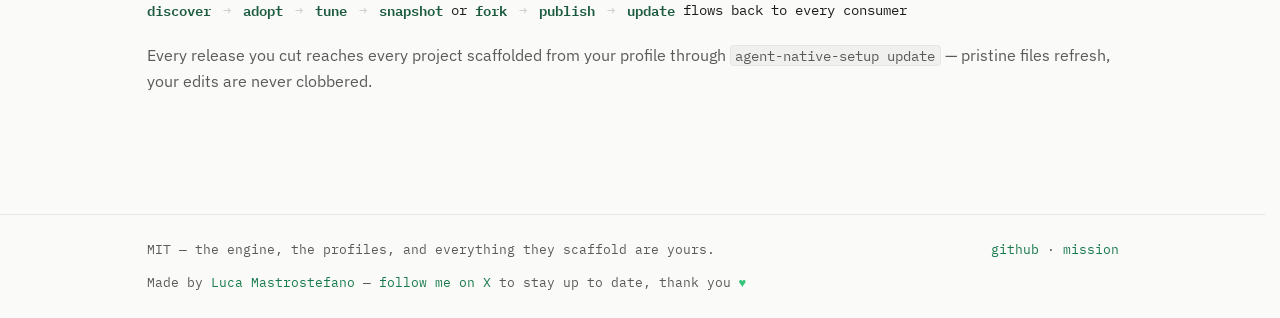
==== commit eafec31e: "site: lock page scroll behind the modal, hover-open Use, spacing - lock scrolling behind the open mo" ====
--- a/site/index.html
+++ b/site/index.html
@@ -22,7 +22,7 @@
   <link rel="preconnect" href="https://fonts.googleapis.com" />
   <link rel="preconnect" href="https://fonts.gstatic.com" crossorigin />
   <link href="https://fonts.googleapis.com/css2?family=Newsreader:ital,opsz,wght@0,6..72,400..700;1,6..72,400..700&family=IBM+Plex+Sans:wght@400;600&family=IBM+Plex+Mono:wght@400;600&display=swap" rel="stylesheet" />
-  <link rel="stylesheet" href="style.css?v=16" />
+  <link rel="stylesheet" href="style.css?v=17" />
 </head>
 <body>
 
@@ -502,6 +502,7 @@
       <div id="pm-inspect" class="pm-inspect"><p class="pm-sub">Loading…</p></div>`;
     $pm.dataset.profile = p.name;
     $pm.showModal();
+    document.documentElement.classList.add("modal-open"); // the page behind must not scroll under the modal
 
     const $i = document.getElementById("pm-inspect");
     // a slow fetch must not paint into a modal the reader has since closed or reopened elsewhere
@@ -518,6 +519,8 @@
   }
 
   document.getElementById("pm-close").addEventListener("click", () => $pm.close());
+  // fires however it closed — button, Escape, or backdrop
+  $pm.addEventListener("close", () => document.documentElement.classList.remove("modal-open"));
   // click on the backdrop (i.e. outside the dialog's own box) closes it
   $pm.addEventListener("click", e => {
     if (e.target !== $pm) return;
@@ -533,15 +536,37 @@
   });
   $sort.addEventListener("change", () => { state.sort = $sort.value; state.shown = PAGE; render(); });
   $more.addEventListener("click", () => { state.shown += PAGE; render(); });
+  function setUsePanel(btn, open) {
+    btn.setAttribute("aria-expanded", String(open));
+    btn.nextElementSibling.hidden = !open;
+  }
+
   function closeUsePanels(except) {
     for (const btn of document.querySelectorAll(".use-btn[aria-expanded='true']")) {
-      if (btn === except) continue;
-      btn.setAttribute("aria-expanded", "false");
-      btn.nextElementSibling.hidden = true;
+      if (btn !== except) setUsePanel(btn, false);
     }
   }
 
   document.addEventListener("keydown", e => { if (e.key === "Escape") closeUsePanels(); });
+
+  // On a real pointer, the panel follows the cursor: hovering the Use button opens it and
+  // leaving the group closes it. Touch devices keep the click-to-toggle behaviour below.
+  if (matchMedia("(hover: hover) and (pointer: fine)").matches) {
+    const enters = e => {
+      const group = e.target.closest(".use");
+      if (!group || group.contains(e.relatedTarget)) return; // moving within the group, not into it
+      const btn = group.querySelector(".use-btn");
+      closeUsePanels(btn);
+      setUsePanel(btn, true);
+    };
+    const leaves = e => {
+      const group = e.target.closest(".use");
+      if (!group || group.contains(e.relatedTarget)) return; // still inside the group
+      setUsePanel(group.querySelector(".use-btn"), false);
+    };
+    $list.addEventListener("mouseover", enters);
+    $list.addEventListener("mouseout", leaves);
+  }
 
   document.addEventListener("click", e => {
     // a click anywhere outside an open "Use" panel dismisses it
@@ -558,8 +583,7 @@
     if (use) {
       const open = use.getAttribute("aria-expanded") === "true";
       closeUsePanels(use);
-      use.setAttribute("aria-expanded", String(!open));
-      use.nextElementSibling.hidden = open;
+      setUsePanel(use, !open);
       return;
     }
 
--- a/site/style.css
+++ b/site/style.css
@@ -428,6 +428,15 @@
   text-align: left;
 }
 @media (max-width: 640px) { .use-panel { right: auto; left: 0; } }
+/* bridges the gap under the button so travelling into the panel doesn't count as leaving */
+.use-panel::before {
+  content: "";
+  position: absolute;
+  left: 0;
+  right: 0;
+  top: -0.55rem;
+  height: 0.55rem;
+}
 .use-cmd { display: flex; align-items: center; gap: 0.7rem; }
 /* narrow screens: the copy button drops below the command instead of squeezing beside it */
 @media (max-width: 640px) {
@@ -506,6 +515,10 @@
   overflow: auto;
 }
 #pm::backdrop { background: rgb(0 0 0 / 0.55); }
+/* the gutter is reserved always, so locking the page doesn't shift it sideways */
+html { scrollbar-gutter: stable; }
+/* <html> is the scrolling element, so the lock has to land there, not on <body> alone */
+html.modal-open, html.modal-open body { overflow: hidden; }
 #pm-close {
   position: sticky;
   top: -0.4rem;
@@ -557,7 +570,7 @@
 #pm .pm-desc { font-size: 0.92rem; color: var(--ink-soft); margin: 0 0 0.7rem; }
 #pm .tags { display: flex; flex-wrap: wrap; gap: 0.35rem; }
 .pm-sub { font-size: 0.8rem; color: var(--ink-soft); margin: 0 0 0.5rem; }
-.pm-sub + .pm-sub, .tree + .pm-sub { margin-top: 1rem; }
+.pm-sub + .pm-sub, .tree + .pm-sub, .asks + .pm-sub { margin-top: 1.4rem; }
 .tree, .asks {
   margin: 0;
   padding: 0.6rem 0.8rem;
